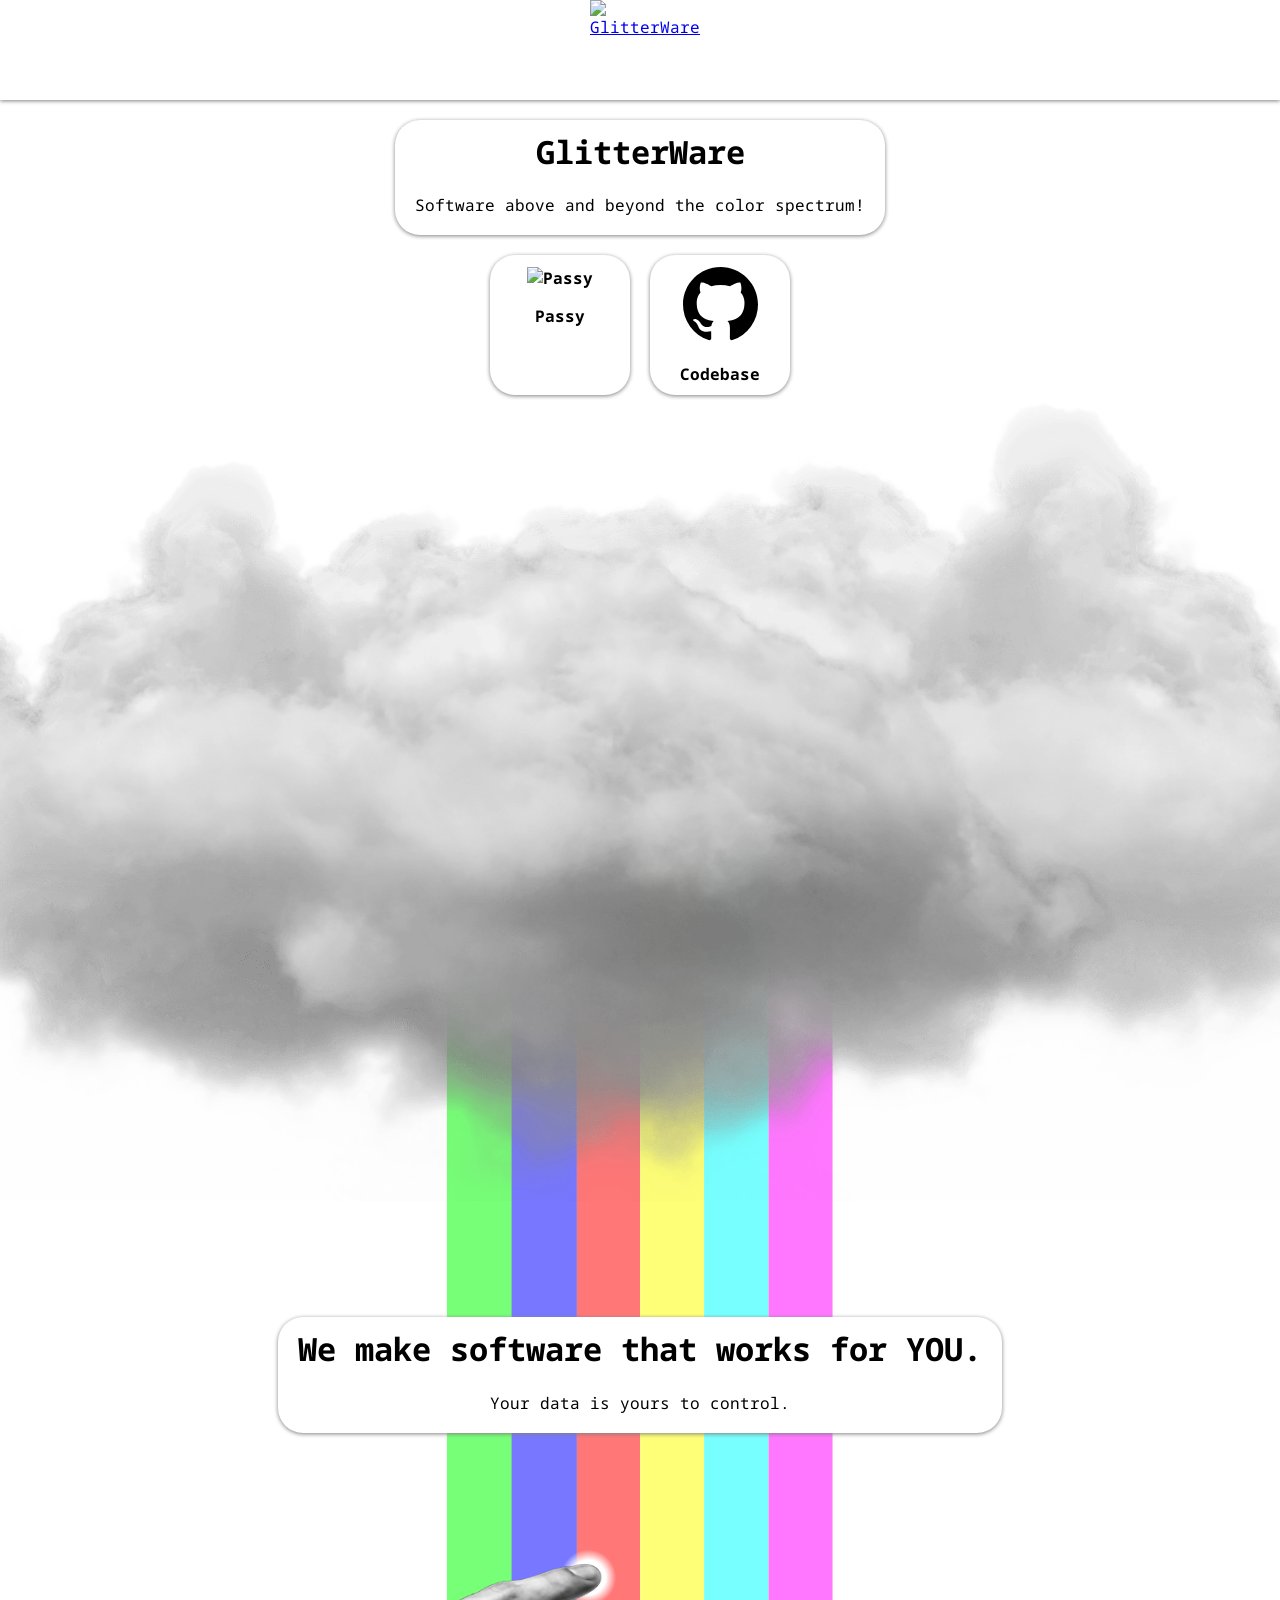
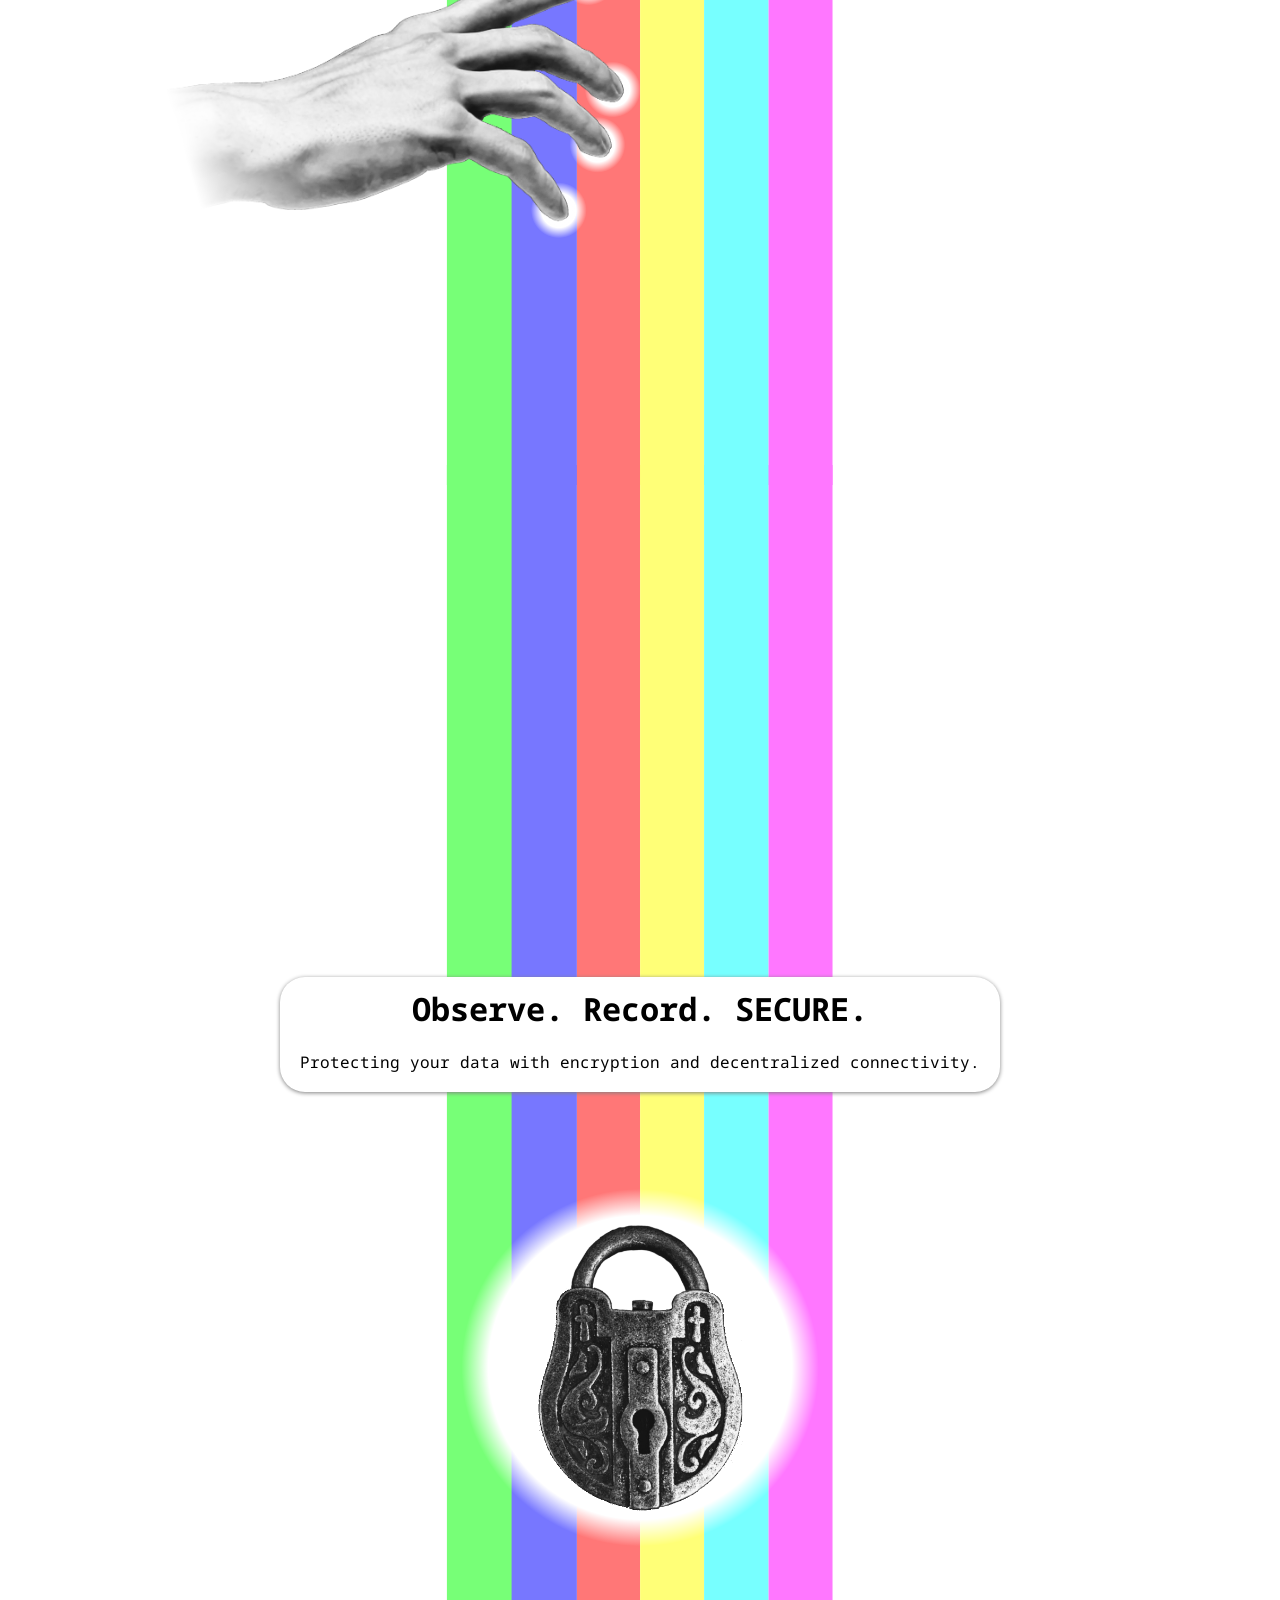
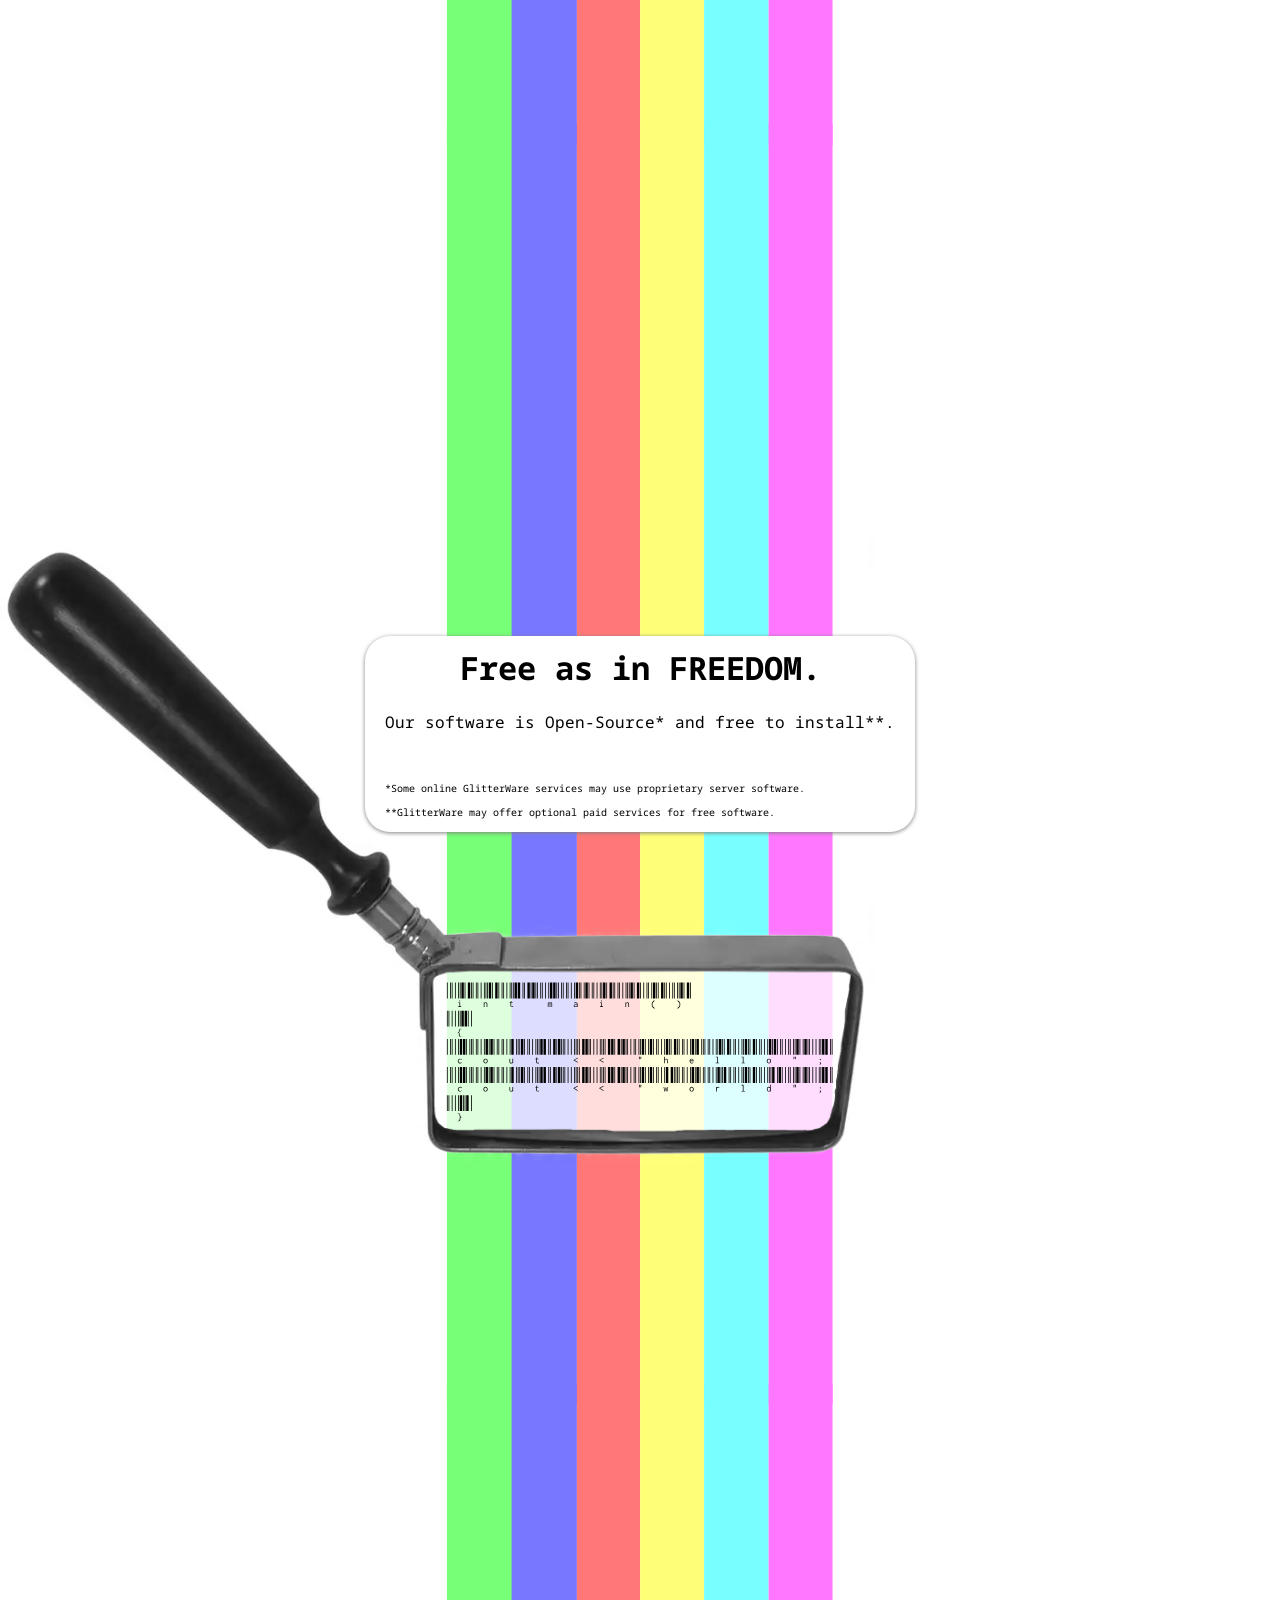
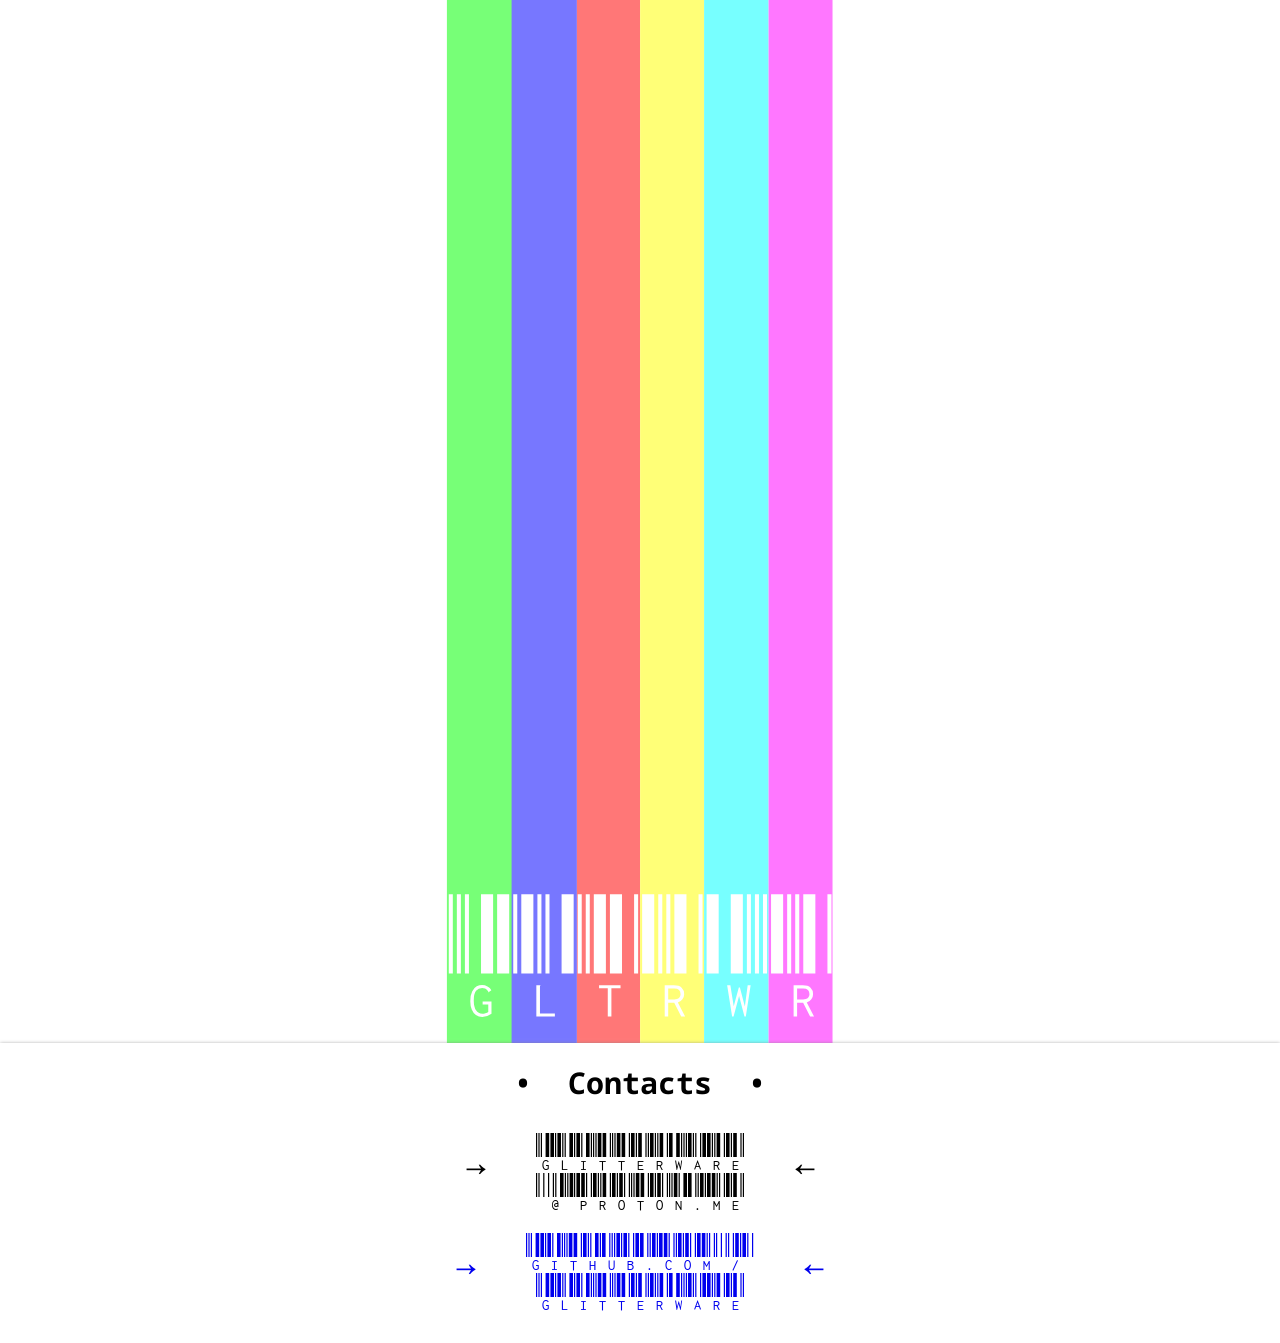
==== index.html @ c6cbb359 "Informational "about" sections implemented" ====
<!DOCTYPE html>
<html lang="en">
  <head>
    <meta charset="UTF-8">
    <title>GlitterWare - Software above and beyond the color spectrum!</title>
    <link rel="icon" href="https://avatars.githubusercontent.com/u/105803723?s=400&u=2cc4550dd1ac474bc73ce33aec23c5df05a45e9f&v=4" type="image/icon type">
    <!-- Embed -->
    <meta property="og:type" content="website">
    <meta property="og:site_name" content="GlitterWare">
    <meta property="og:title" content="GlitterWare">
    <meta property="og:description" content="Software above and beyond the color spectrum!">
    <meta property="og:image" content="https://avatars.githubusercontent.com/u/105803723?s=400&u=2cc4550dd1ac474bc73ce33aec23c5df05a45e9f&v=4">
    <!-- Visual -->
    <meta name="viewport" content="width=device-width, initial-scale=1" />
  </head>
  <link rel="preconnect" href="https://fonts.googleapis.com">
  <link rel="preconnect" href="https://fonts.gstatic.com" crossorigin>
  <link href="https://fonts.googleapis.com/css2?family=Abril+Fatface&family=Libre+Barcode+39+Extended+Text&family=Noto+Sans+Mono:wght@100..900&display=swap" rel="stylesheet">
  <link rel="stylesheet" href="common.css">
  <link rel="stylesheet" href="index.css">
  <script type="text/javascript" src="copy.js"></script>
  <body class="gw-bg-tread-anim">
    <div class="gw-top-navbar gw-default-shadow">
      <div class="header">
        <div class="left">
          <!--<p class="contacts">•&nbsp; Contacts&nbsp; •</p>-->
          <!--<p class="projects">•&nbsp; Projects&nbsp; •</p>-->
        </div>
        <a href="/">
          <img class=gw-logo src="https://avatars.githubusercontent.com/u/105803723?s=400&u=2cc4550dd1ac474bc73ce33aec23c5df05a45e9f&v=4" alt="GlitterWare"></img>
        </a>
        <div class="right">
          <!--<p class="payments">•&nbsp; Payments&nbsp; •</p>-->
          <!--<p class="account">•&nbsp; My account&nbsp; •</p>-->
        </div>
      </div>
    </div>
    <div class="index-body">
      <div class="contents">
        <div class="header gw-default-shadow">
          <h1>GlitterWare</h1>
          <p>Software above and beyond the color spectrum!</p>
        </div>
        <div class="body">
          <div class="apps">
            <div class="spacer"></div>
            <a class="app gw-default-shadow" href="/Passy" target="_blank">
              <img class="image" src="https://github.com/GlitterWare/Passy/blob/gh-pages/icons/Icon-512.png?raw=true" alt="Passy"></img>
              <p>Passy</p>
            </a>
            <a class="app gw-default-shadow" href="https://github.com/GlitterWare" target="_blank">
              <svg class="image" aria-hidden="true" viewBox="0 0 16 16" version="1.1" width="75" data-view-component="true" class="octicon octicon-mark-github v-align-middle color-fg-default">
                <path d="M8 0c4.42 0 8 3.58 8 8a8.013 8.013 0 0 1-5.45 7.59c-.4.08-.55-.17-.55-.38 0-.27.01-1.13.01-2.2 0-.75-.25-1.23-.54-1.48 1.78-.2 3.65-.88 3.65-3.95 0-.88-.31-1.59-.82-2.15.08-.2.36-1.02-.08-2.12 0 0-.67-.22-2.2.82-.64-.18-1.32-.27-2-.27-.68 0-1.36.09-2 .27-1.53-1.03-2.2-.82-2.2-.82-.44 1.1-.16 1.92-.08 2.12-.51.56-.82 1.28-.82 2.15 0 3.06 1.86 3.75 3.64 3.95-.23.2-.44.55-.51 1.07-.46.21-1.61.55-2.33-.66-.15-.24-.6-.83-1.23-.82-.67.01-.27.38.01.53.34.19.73.9.82 1.13.16.45.68 1.31 2.69.94 0 .67.01 1.3.01 1.49 0 .21-.15.45-.55.38A7.995 7.995 0 0 1 0 8c0-4.42 3.58-8 8-8Z"></path>
              </svg>
              <p>Codebase</p>
            </a>
            <div class="spacer"></div>
          </div>
        </div>
      </div>
      <div class="cloud-photo">
        <img class="image" src="./assets/images/cloud-photo.png" alt="Cloud"></img>
      </div>
      <div class="contents about">
        <div class="header gw-default-shadow">
          <h1>We make software that works for <b class="gletter-1">Y</b><b class="gletter-2">O</b><b class="gletter-3">U</b>.</h1>
          <p>Your data is yours to control.</p>
        </div>
      </div>
      <div class="glitterbow">
        <img class="image" src="./assets/images/glitterbow-touch.svg" alt="Glitterbow"></img>
      </div>
      <div class="contents about">
        <div class="header gw-default-shadow">
          <h1>Observe. Record. <b class="gletter-1">S</b><b class="gletter-2">E</b><b class="gletter-3">C</b><b class="gletter-4">U</b><b class="gletter-5">R</b><b class="gletter-6">E</b>.</h1>
          <p>Protecting your data with encryption and decentralized connectivity.</p>
        </div>
      </div>
      <div class="glitterbow">
        <img class="image" src="./assets/images/glitterbow-lock.svg" alt="Glitterbow"></img>
      </div>
      <div class="contents about">
        <div class="header gw-default-shadow">
          <h1>Free as in <b class="gletter-1">F</b><b class="gletter-2">R</b><b class="gletter-3">E</b><b class="gletter-4">E</b><b class="gletter-5">D</b><b class="gletter-6">O</b><b class="gletter-6">M</b>.</h1>
          <p>Our software is Open-Source* and free to install**.</p>
          <br>
          <p class="small-print">*Some online GlitterWare services may use proprietary server software.</p>
          <p class="small-print">**GlitterWare may offer optional paid services for free software.</p>
        </div>
      </div>
      <div class="glitterbow">
        <img class="image" src="./assets/images/glitterbow-magnifying.svg" alt="Glitterbow"></img>
      </div>
      <div class="glitterbow">
        <img class="image" src="./assets/images/glitterbow-gltrwr.svg" alt="Glitterbow"></img>
      </div>
    </div>
    <div class="gw-contacts-bar gw-default-shadow">
      <div class="header">
        <p>•&nbsp; Contacts&nbsp; •</p>
      </div>
      <div class="body">
        <div class="contact">
          <p onclick="copyGwEmail();"><b>→</b>&nbsp;&nbsp;<b class="barcode">glitterware<br>@proton.me</b>&nbsp;&nbsp;<b>←</b></p>
        </div>
        <div class="contact">
          <a href="https://github.com/GlitterWare" target="_blank">
            <p><b>→</b>&nbsp;&nbsp;<b class="barcode">github.com/<br>GlitterWare</b>&nbsp;&nbsp;<b>←</b></p>
          </a>
        </div>
      </div>
    </div>
  </body>
</html>
---- common.css ----
body {
  font-family: "Noto Sans Mono", sans-serif;
  margin: 0;
  overflow-x: hidden;
}

.gw-default-shadow {
  box-shadow: 0px 1px 4px grey;
}

.gw-top-navbar {
  display: flex;
  z-index: 1000;
  width: 100%;
  height: 100px;
  background-color: white;
}

.gw-top-navbar > .header {
  display: flex;
  width: 100%;
  height: 100px;
}

.gw-top-navbar > .header p {
  font-size: 20px;
  display: inline-flex;
  margin: auto;
  vertical-align: middle;
}

.gw-top-navbar > .header > .left {
  display: inline-flex;
  height: 100%;
  width: 33%;
  margin: auto;
}

.gw-top-navbar > .header > a {
  display: inline-flex;
  height: 100%;
  width: 100px;
  margin: auto;
}

.gw-top-navbar > .header > center > .gw-logo {
  height: 100%;
  margin: auto;
}

.gw-top-navbar > .header > .right {
  display: inline-flex;
  height: 100%;
  width: 33%;
  margin: auto;
}

.gw-contacts-bar {
  background-color: white;
  z-index: 1000;
  width: 100%;
  height: 300px;
}

.gw-contacts-bar > .header {
  display: inline-flex;
  height: 80px;
  width: 100%;
}

.gw-contacts-bar > .header p {
  font-size: 30px;
  font-weight: bold;
  display: inline-flex;
  margin: auto;
  vertical-align: middle;
}

.gw-contacts-bar > .body {
  height: 220px;
  width: 100%;
}

.gw-contacts-bar > .body > .contact {
  display: inline-flex;
  width: 100vw;
  height: 100px;
  text-align: center;
}

.gw-contacts-bar > .body > .contact * {
  overflow: hidden;
}

.gw-contacts-bar > .body > .contact a {
  text-decoration: none;
  margin: auto;
}

.gw-contacts-bar > .body > .contact p {
  cursor: pointer;
  font-size: 40px;
  font-weight: bold;
  display: flex;
  margin: auto;
  vertical-align: middle;
}

.barcode {
  font-family: "Libre Barcode 39 Extended Text", sans-serif;
  text-transform: uppercase;
  font-size: 40px;
  font-weight: normal;
  display: inline-flex;
  margin: auto;
  vertical-align: middle;
}

@media screen and (max-width: 800px) {
  .gw-top-navbar > .header > .left > .projects {
    display: none;
  }

  .gw-top-navbar > .header > .right > .payments {
    display: none;
  }
}

@keyframes gw-bg-tread {
  0% {
    background-color: #ccffcc;
  }
  16.7% {
    background-color: #ccccff;
  }
  33.3% {
    background-color: #ffcccc;
  }
  50% {
    background-color: #ffffcc;
  }
  66.7% {
    background-color: #ccffff;
  }
  83.3% {
    background-color: #ffccff;
  }
  100% {
    background-color: #ccffcc;
  }
}

@keyframes gw-tread {
  0% {
    color: #00ff00;
  }
  16.7% {
    color: #0000ff;
  }
  33.3% {
    color: #ff0000;
  }
  50% {
    color: #ffff00;
  }
  66.7% {
    color: #00ffff;
  }
  83.3% {
    color: #ff00ff;
  }
  100% {
    color: #00ff00;
  }
}

.gw-bg-tread-anim {
  animation: gw-bg-tread 32s steps(1000, end) infinite;
}

.gletter-1 {
  animation: gw-tread 32s steps(1000, end) infinite;
  animation-delay: -32.0s;
}


.gletter-2 {
  animation: gw-tread 32s steps(1000, end) infinite;
  animation-delay: -31.6s;
}

.gletter-3 {
  animation: gw-tread 32s steps(1000, end) infinite;
  animation-delay: -31.2s;
}

.gletter-4 {
  animation: gw-tread 32s steps(1000, end) infinite;
  animation-delay: -30.8s;
}

.gletter-5 {
  animation: gw-tread 32s steps(1000, end) infinite;
  animation-delay: -30.4s;
}

.gletter-6 {
  animation: gw-tread 32s steps(1000, end) infinite;
  animation-delay: -30.0s;
}
---- index.css ----
.index-body .contents {
  width: 100%;
}

.index-body > .contents > * {
  display: block;
  width: 100vw;
}

.index-body > .contents > .header {
  background-color: white;
  margin-top: 20px;
  margin-left: auto;
  margin-right: auto;
  padding: 10px 20px 3px 20px;
  width: fit-content;
  border-radius: 25px 25px 25px 25px;
}

.index-body > .contents > .header > * {
  margin-left: auto;
  margin-right: auto;
  text-align: center;
}

.index-body > .contents > .header > h1 {
  margin-top: 0px;
}

.index-body > .contents > .header > .small-print {
  text-align: left;
  font-size: 10px;
}

.index-body > .contents > .body {
  margin-top: 20px;
}

.index-body > .contents > .body > .apps {
  display: inline-flex;
  width: 100%;
  font-weight: bold;
}

.index-body > .contents > .body > .apps > .spacer {
  width: calc(50vw - 160px);
}

.index-body > .contents > .body > .apps > .app {
  background-color: white;
  text-decoration: none;
  color: black;
  text-align: center;
  width: 140px;
  height: 140px;
  border-radius: 25px 25px 25px 25px;
  margin: auto;
}

.index-body > .contents > .body > .apps > .app > .image {
  height: 75px;
  margin-top: 12px;
}

.index-body > .contents > .body > .apps > .app > p {
  font-size: 16px;
}

.index-body > .contents.about {
  width: 100%;
  height: 0;
  margin-top: max(30vh, 40vw);
  margin-bottom: min(-30vh, -40vw);
}

.index-body > .cloud-photo {
  width: 100vw;
  margin-bottom: -31.3vw;
  overflow: hidden;
}

.index-body > .cloud-photo > img {
  position: relative;
  width: 150vw;
  right: 22vw;
}

.index-body > .glitterbow {
  position: relative;
  margin-bottom: -2vw;
  z-index: -1;
  overflow-x: hidden;
}

.index-body > .glitterbow > img {
  min-height: 100vh;
  width: 100%;
  object-fit: cover;
}
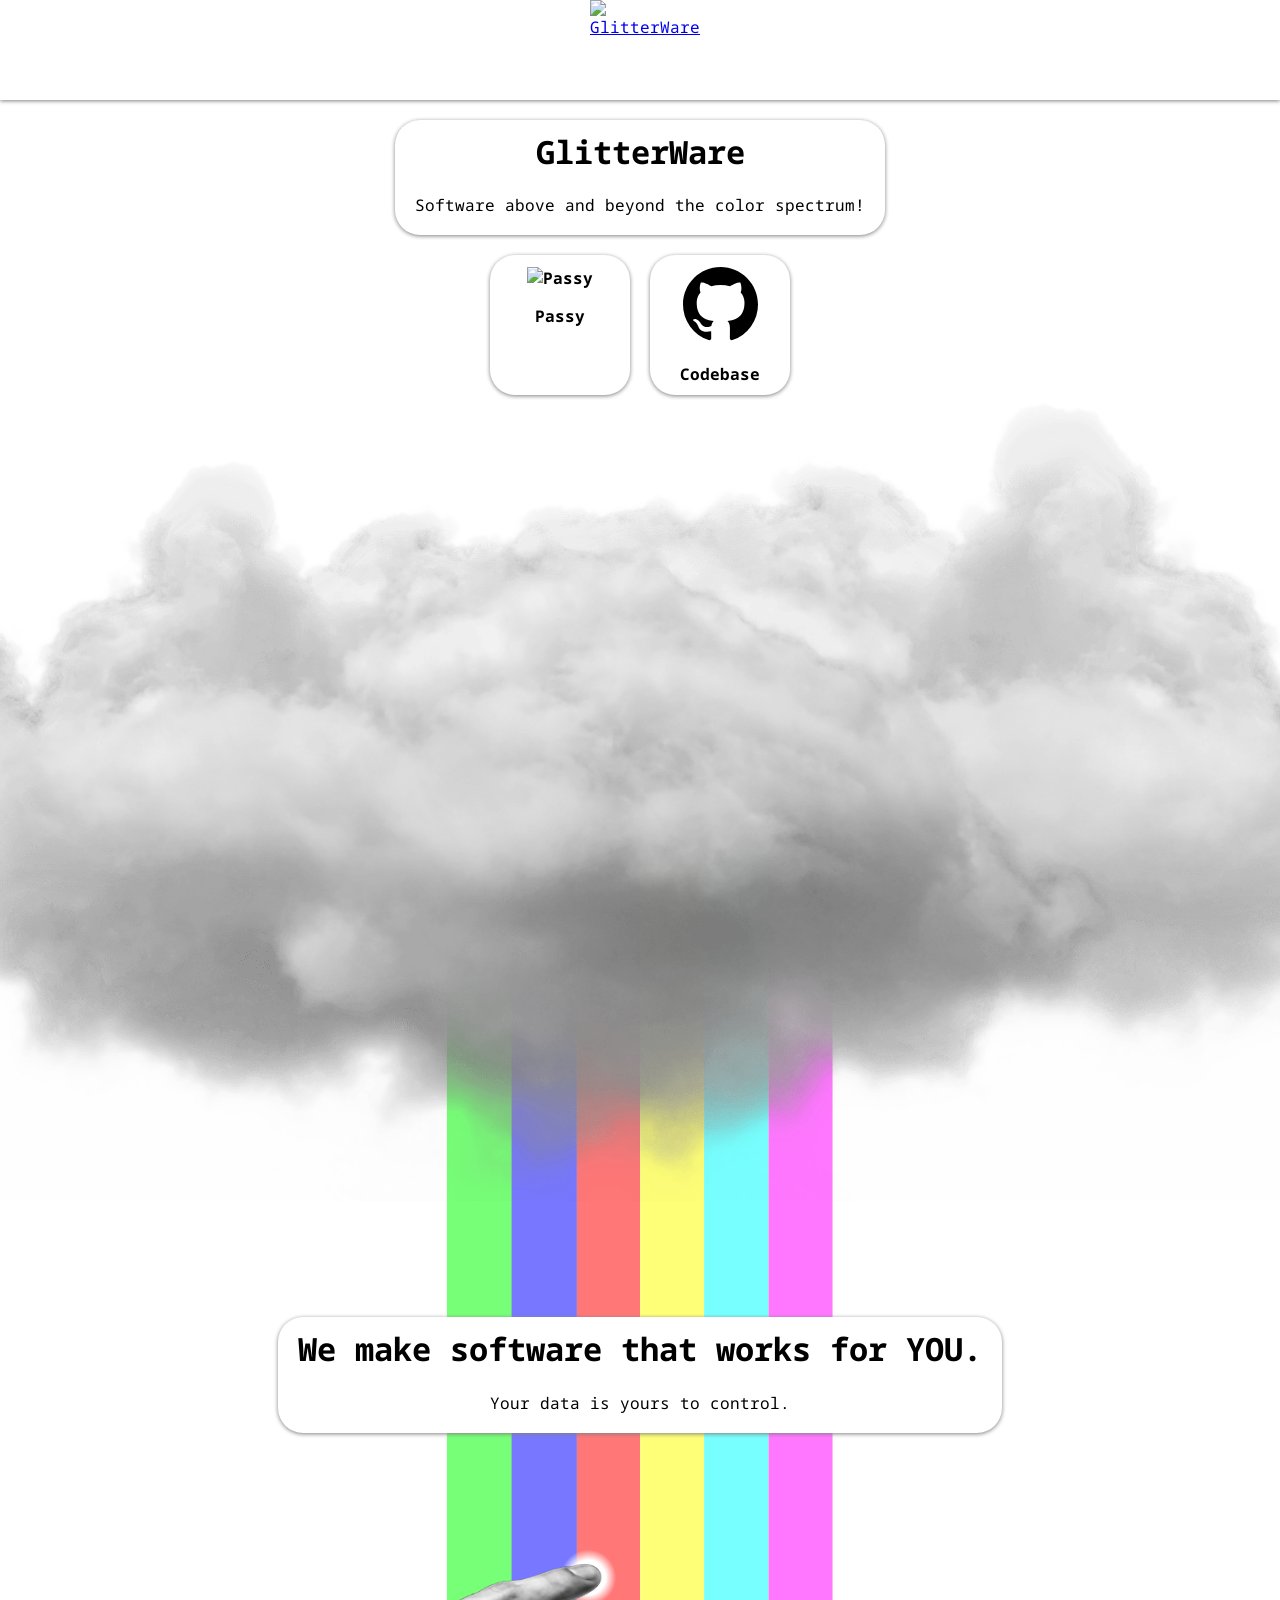
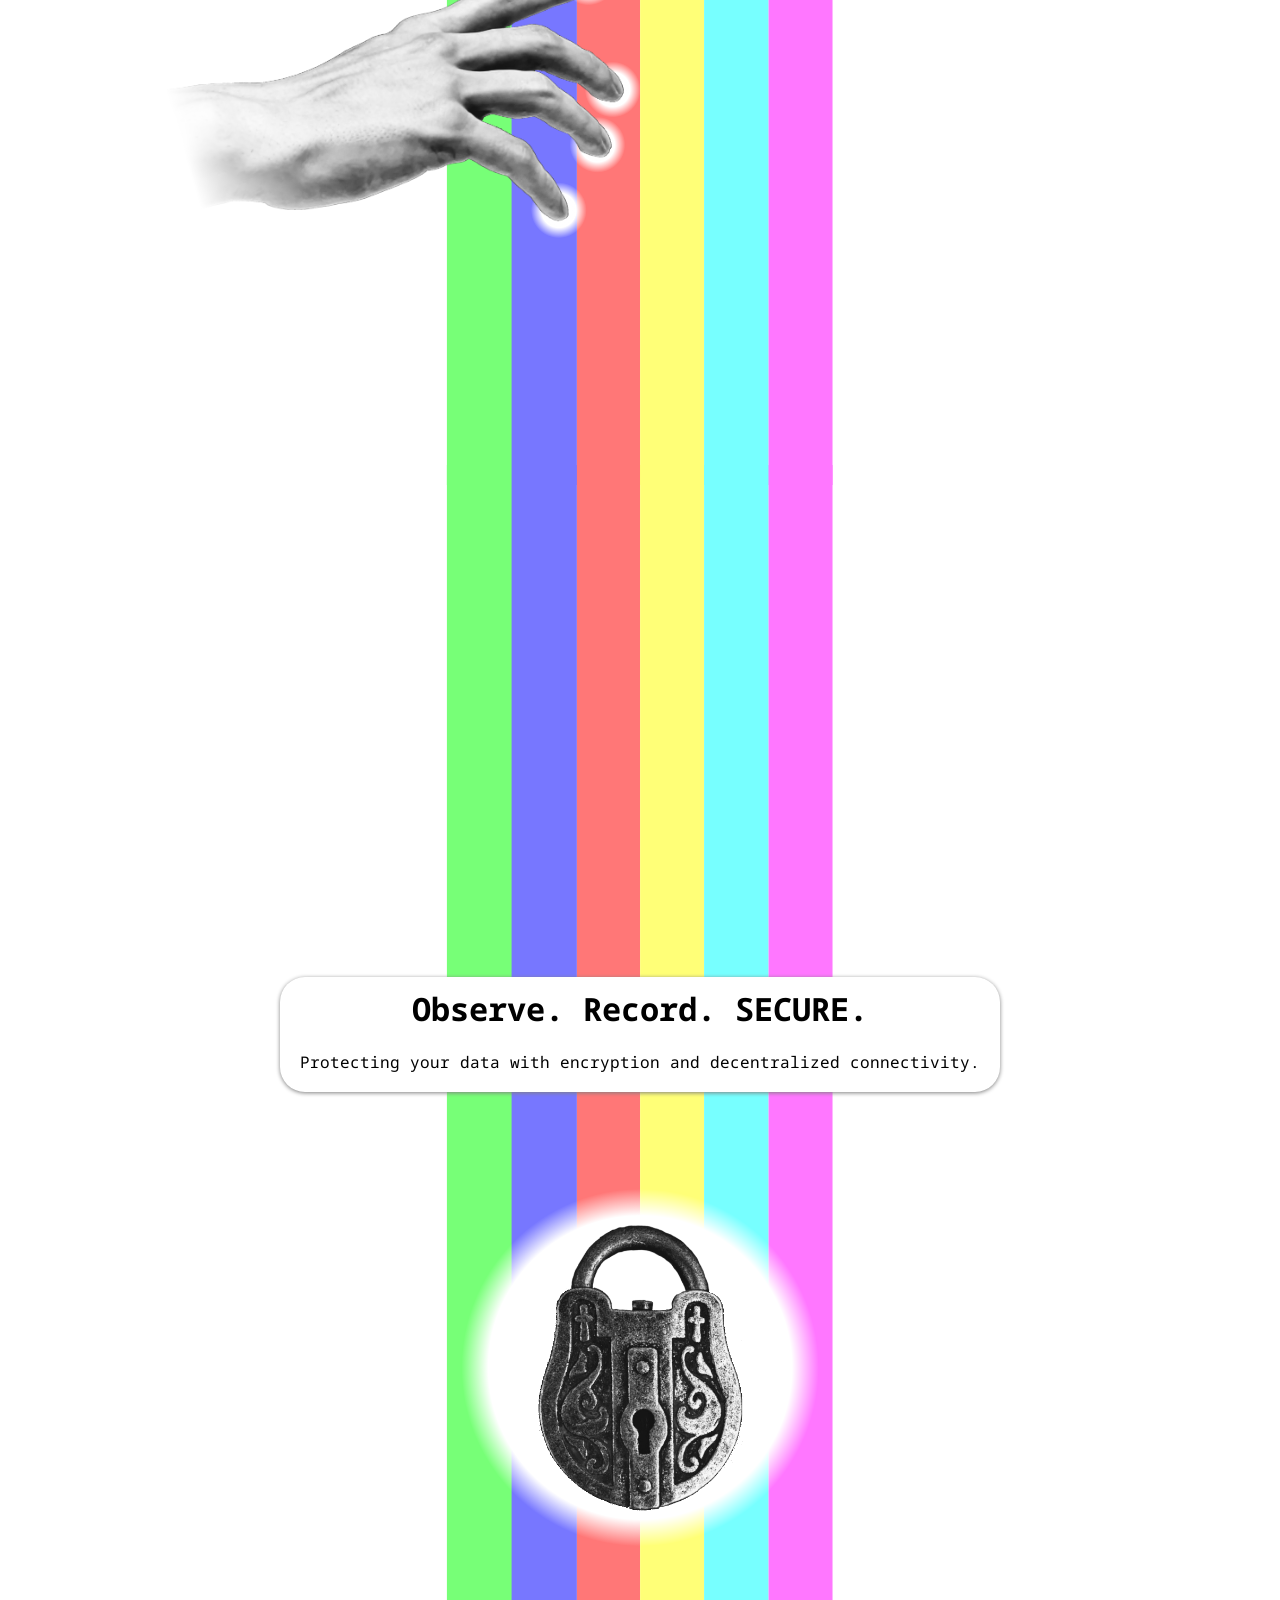
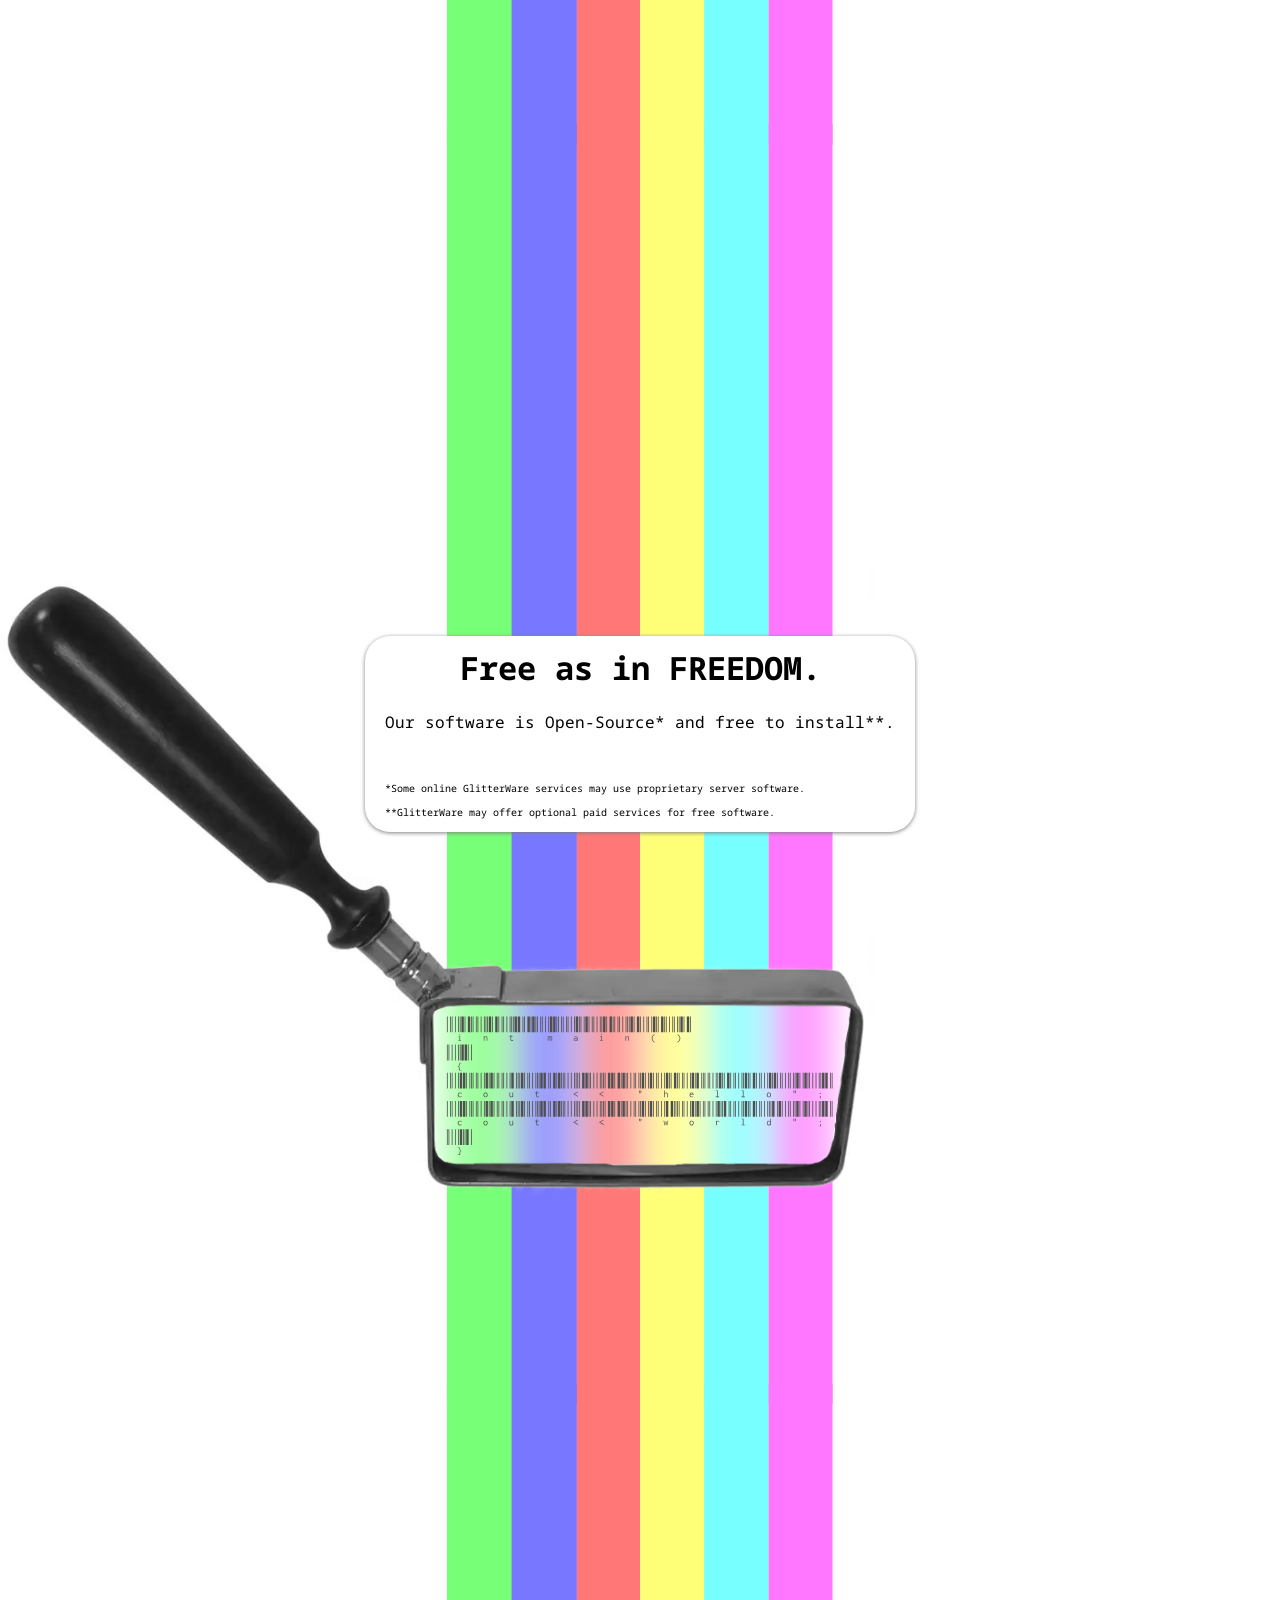
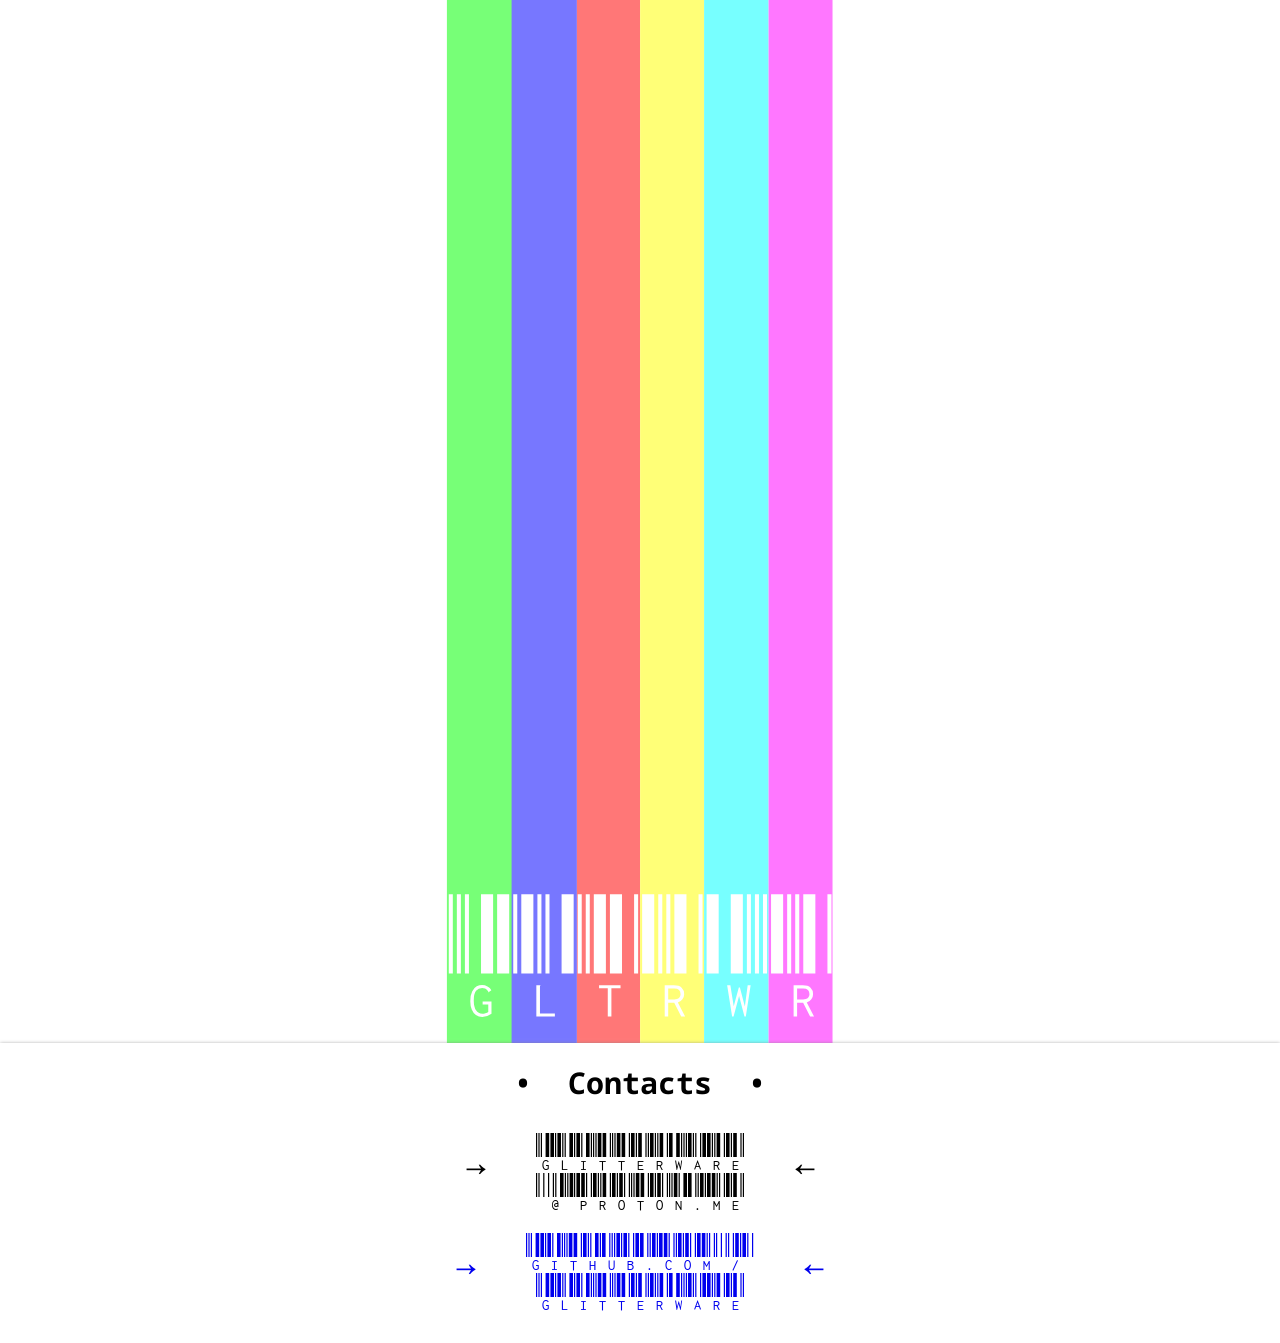
==== commit c220d910: "Logo uploaded" ====
--- a/index.html
+++ b/index.html
@@ -3,7 +3,7 @@
   <head>
     <meta charset="UTF-8">
     <title>GlitterWare - Software above and beyond the color spectrum!</title>
-    <link rel="icon" href="https://avatars.githubusercontent.com/u/105803723?s=400&u=2cc4550dd1ac474bc73ce33aec23c5df05a45e9f&v=4" type="image/icon type">
+    <link rel="icon" href="/assets/images/logo.png" type="image/icon type">
     <!-- Embed -->
     <meta property="og:type" content="website">
     <meta property="og:site_name" content="GlitterWare">
--- a/common.css
+++ b/common.css
@@ -1,7 +1,6 @@
 body {
   font-family: "Noto Sans Mono", sans-serif;
   margin: 0;
-  overflow-x: hidden;
 }
 
 .gw-default-shadow {
--- a/index.css
+++ b/index.css
@@ -1,3 +1,7 @@
+html {
+  overflow-x: hidden;
+}
+
 .index-body .contents {
   width: 100%;
 }
@@ -57,6 +61,10 @@
   margin: auto;
 }
 
+.index-body > .contents > .body > .apps > .app:hover {
+  box-shadow: 0px 1px 10px grey;
+}
+
 .index-body > .contents > .body > .apps > .app > .image {
   height: 75px;
   margin-top: 12px;
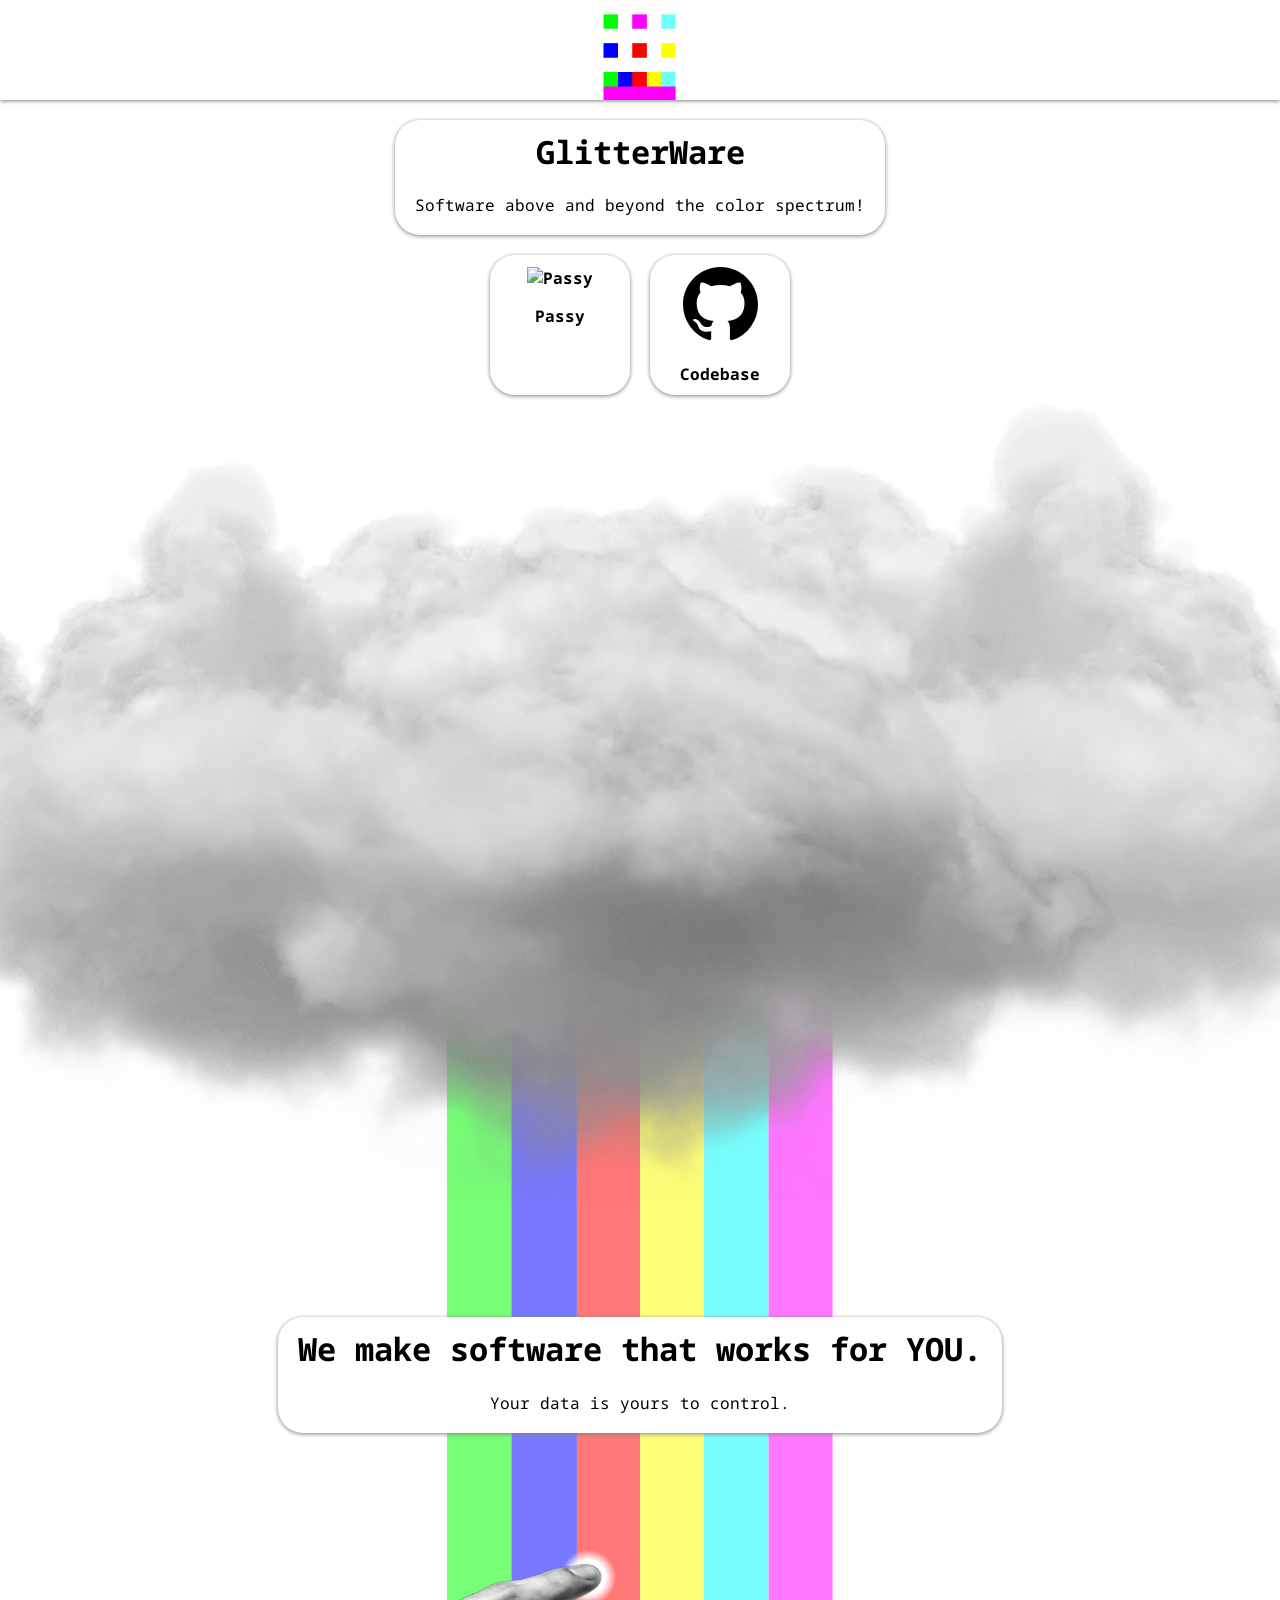
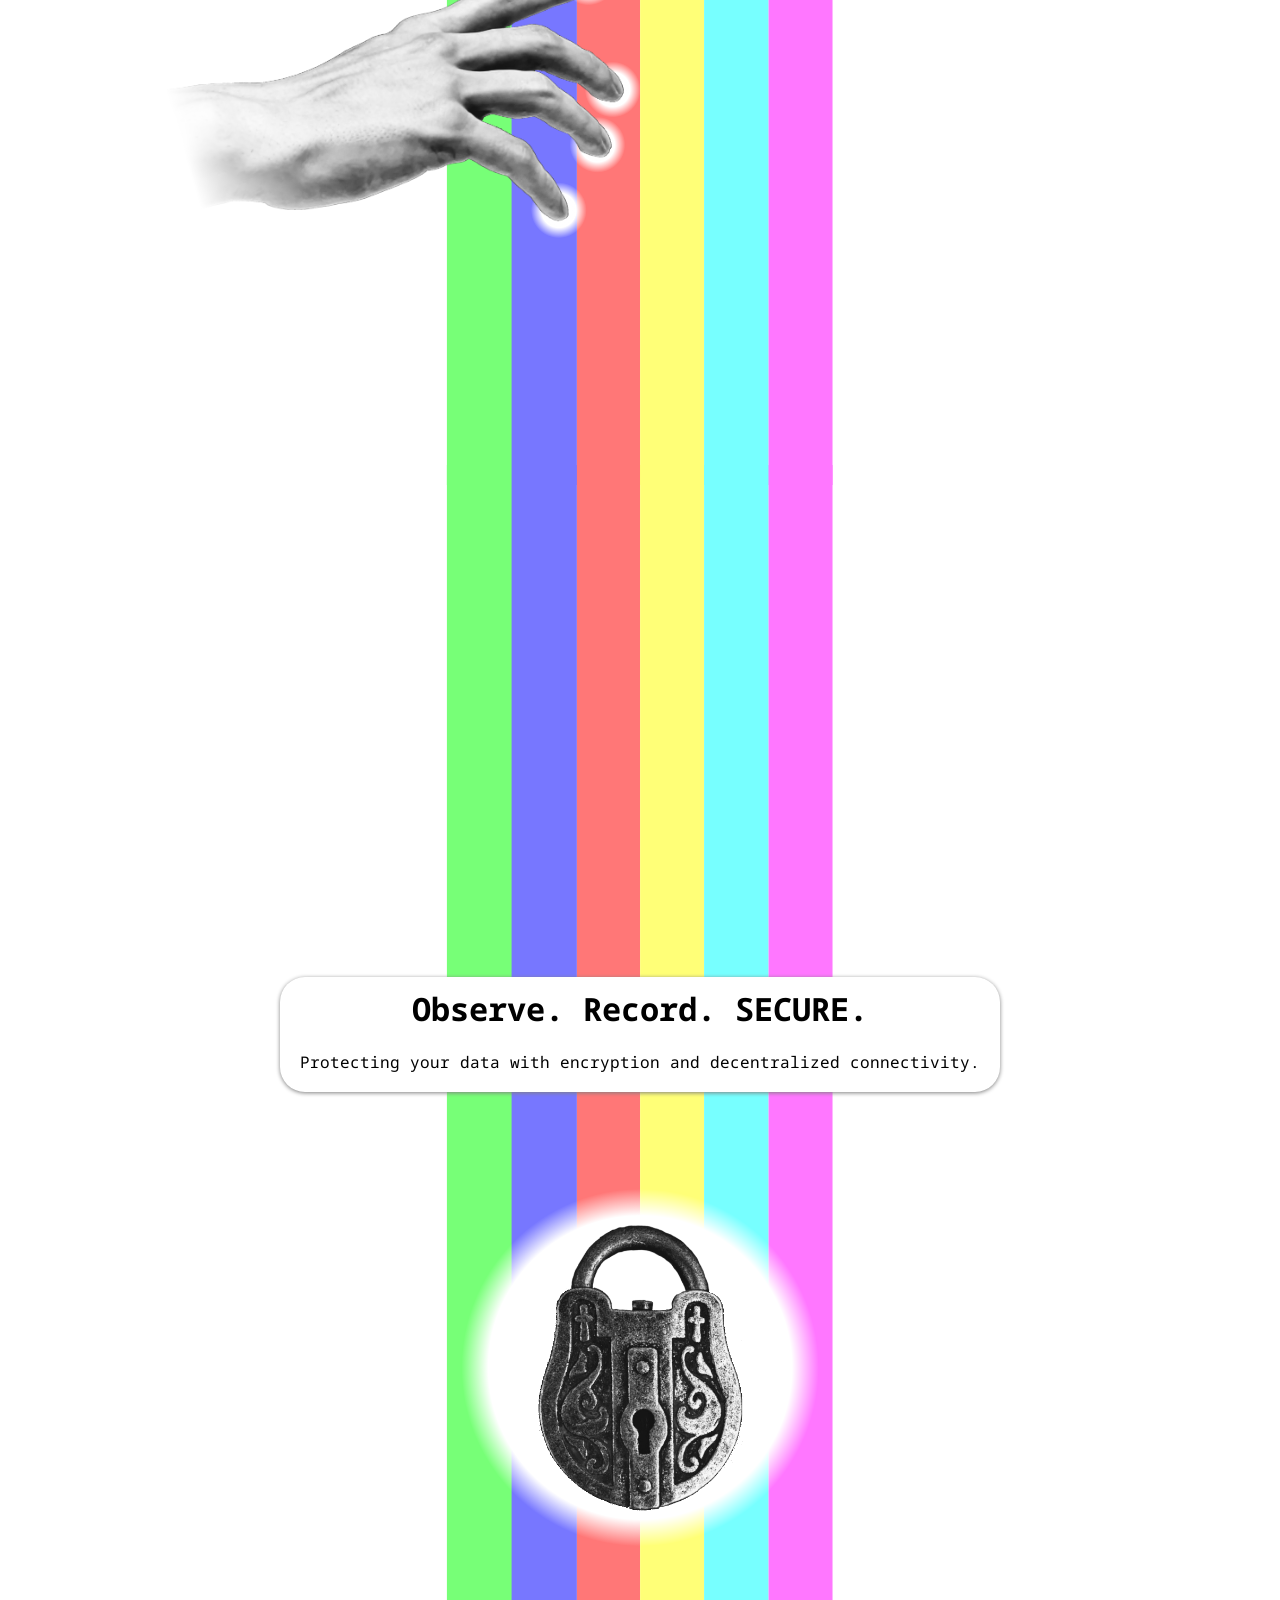
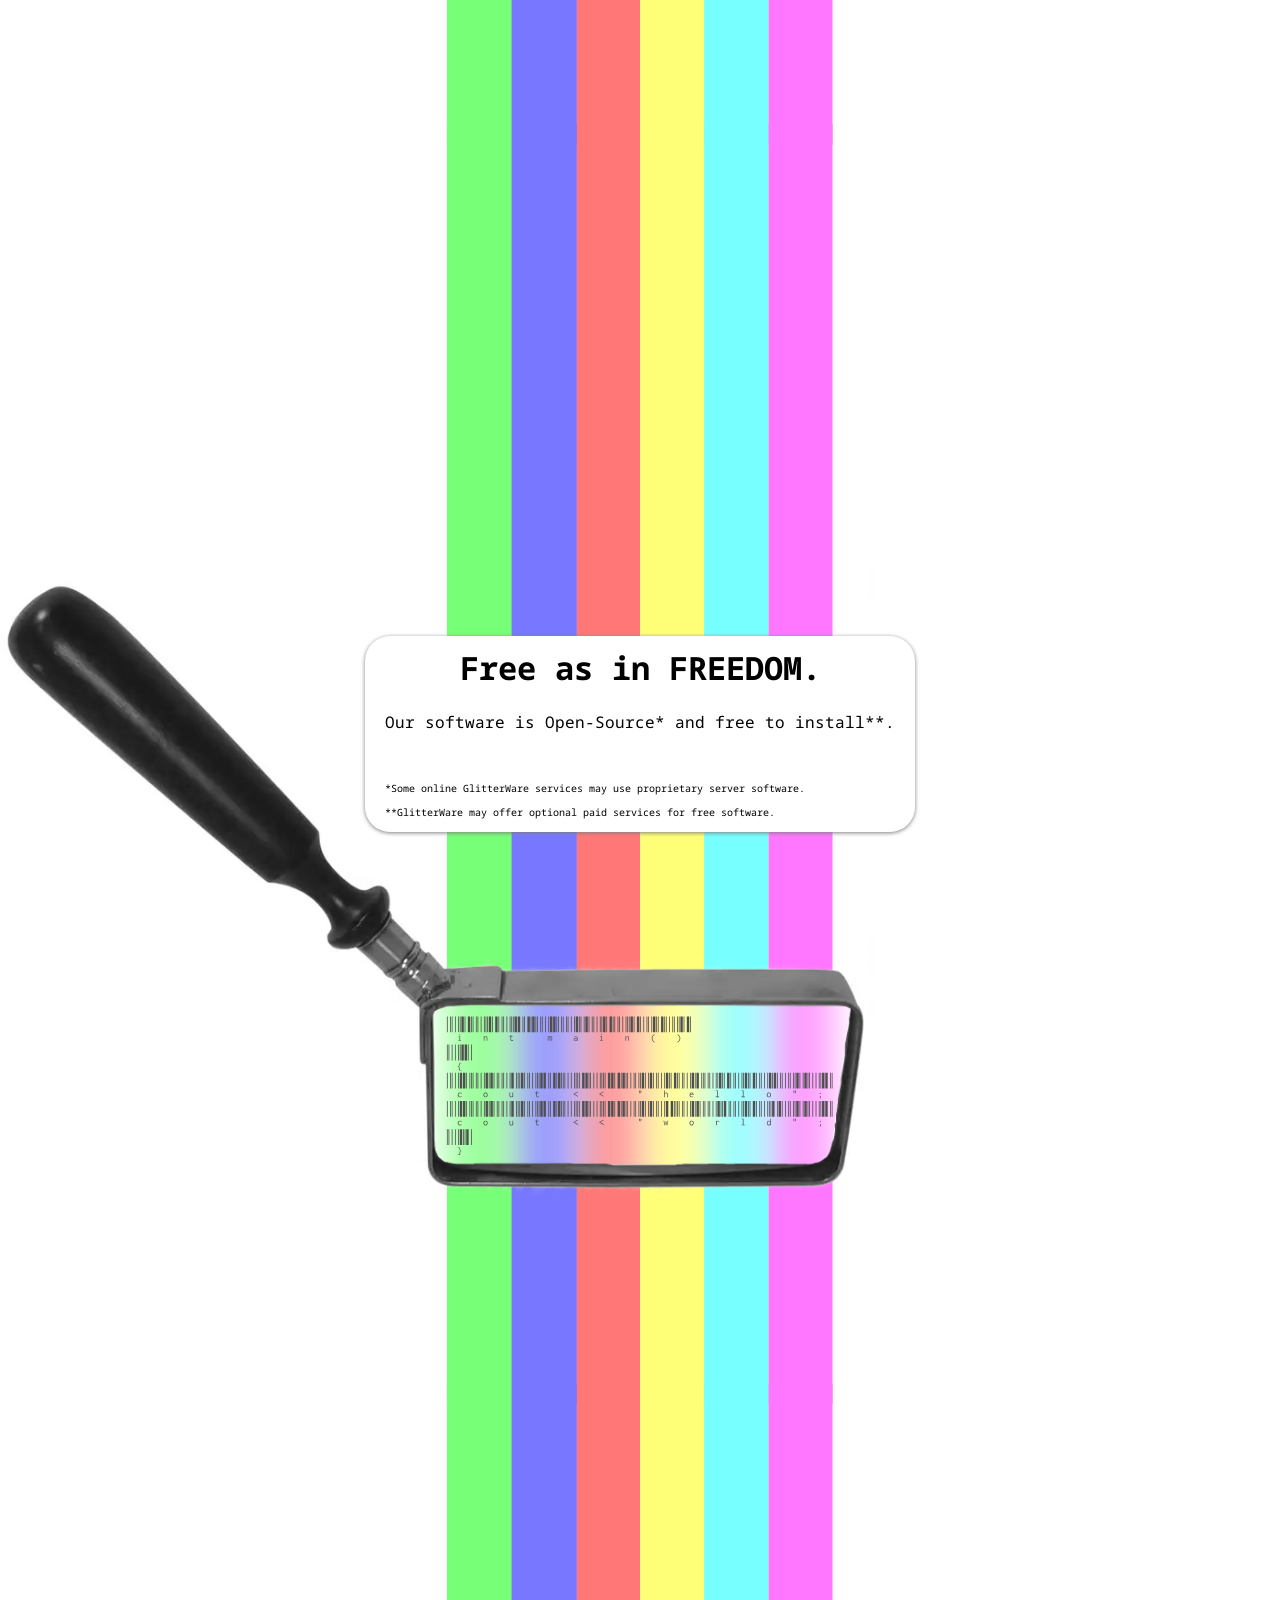
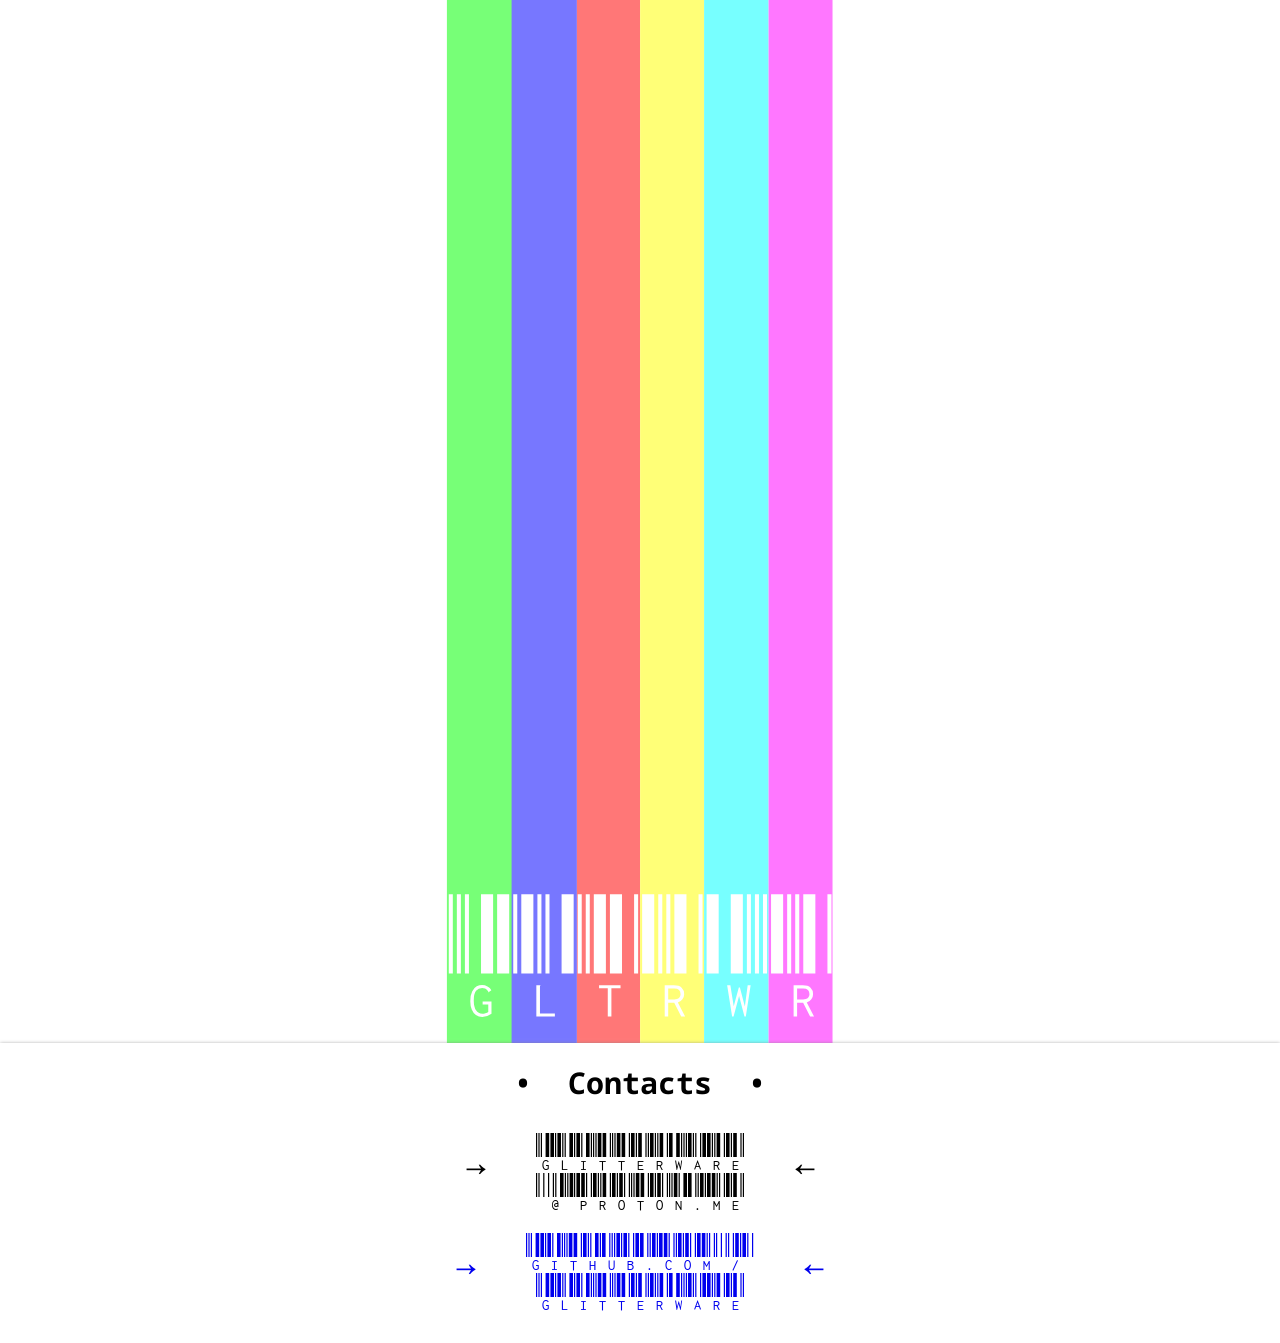
==== commit 3b6c13b1: "Update index.html" ====
--- a/index.html
+++ b/index.html
@@ -27,7 +27,7 @@
           <!--<p class="projects">•&nbsp; Projects&nbsp; •</p>-->
         </div>
         <a href="/">
-          <img class=gw-logo src="https://avatars.githubusercontent.com/u/105803723?s=400&u=2cc4550dd1ac474bc73ce33aec23c5df05a45e9f&v=4" alt="GlitterWare"></img>
+          <img class=gw-logo src="/assets/images/logo.png" alt="GlitterWare"></img>
         </a>
         <div class="right">
           <!--<p class="payments">•&nbsp; Payments&nbsp; •</p>-->
@@ -59,7 +59,7 @@
         </div>
       </div>
       <div class="cloud-photo">
-        <img class="image" src="./assets/images/cloud-photo.png" alt="Cloud"></img>
+        <img class="image" src="/assets/images/cloud-photo.png" alt="Cloud"></img>
       </div>
       <div class="contents about">
         <div class="header gw-default-shadow">
@@ -68,7 +68,7 @@
         </div>
       </div>
       <div class="glitterbow">
-        <img class="image" src="./assets/images/glitterbow-touch.svg" alt="Glitterbow"></img>
+        <img class="image" src="/assets/images/glitterbow-touch.svg" alt="Glitterbow"></img>
       </div>
       <div class="contents about">
         <div class="header gw-default-shadow">
@@ -77,7 +77,7 @@
         </div>
       </div>
       <div class="glitterbow">
-        <img class="image" src="./assets/images/glitterbow-lock.svg" alt="Glitterbow"></img>
+        <img class="image" src="/assets/images/glitterbow-lock.svg" alt="Glitterbow"></img>
       </div>
       <div class="contents about">
         <div class="header gw-default-shadow">
@@ -89,10 +89,10 @@
         </div>
       </div>
       <div class="glitterbow">
-        <img class="image" src="./assets/images/glitterbow-magnifying.svg" alt="Glitterbow"></img>
+        <img class="image" src="/assets/images/glitterbow-magnifying.svg" alt="Glitterbow"></img>
       </div>
       <div class="glitterbow">
-        <img class="image" src="./assets/images/glitterbow-gltrwr.svg" alt="Glitterbow"></img>
+        <img class="image" src="/assets/images/glitterbow-gltrwr.svg" alt="Glitterbow"></img>
       </div>
     </div>
     <div class="gw-contacts-bar gw-default-shadow">
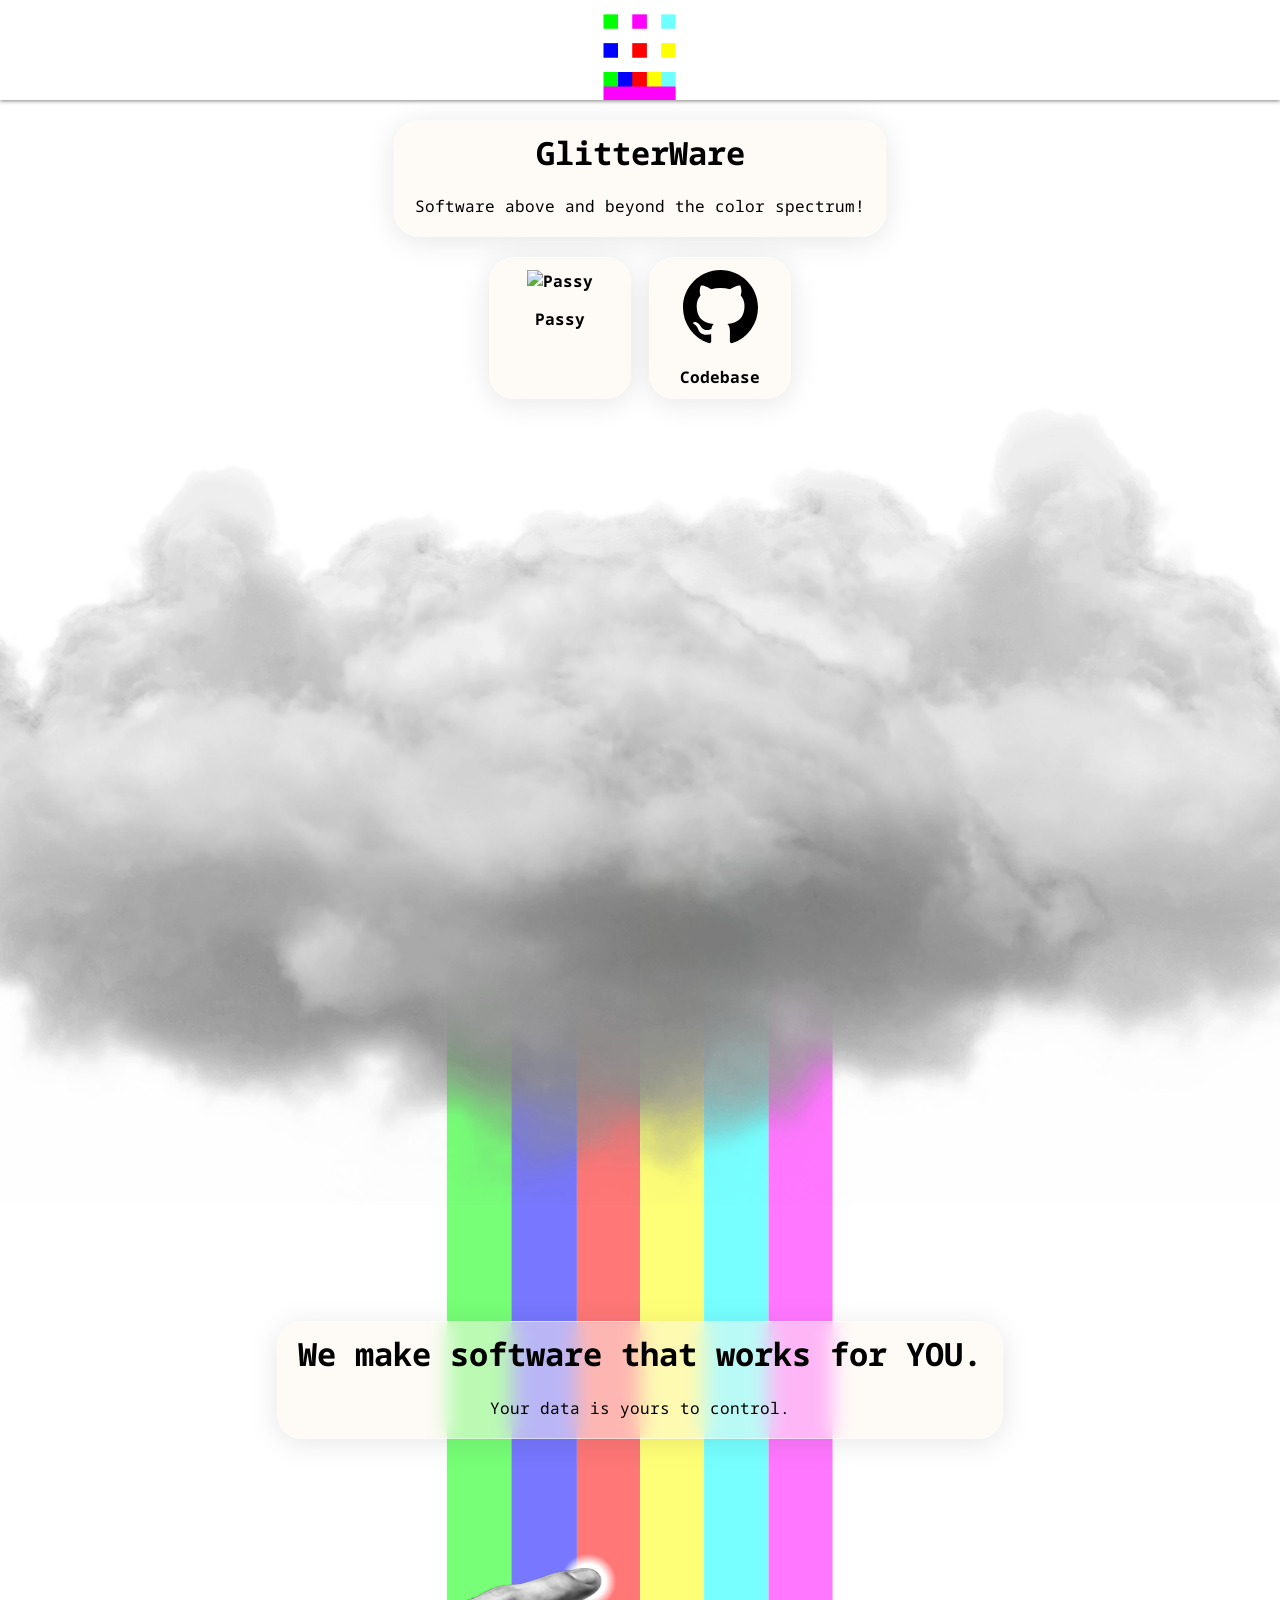
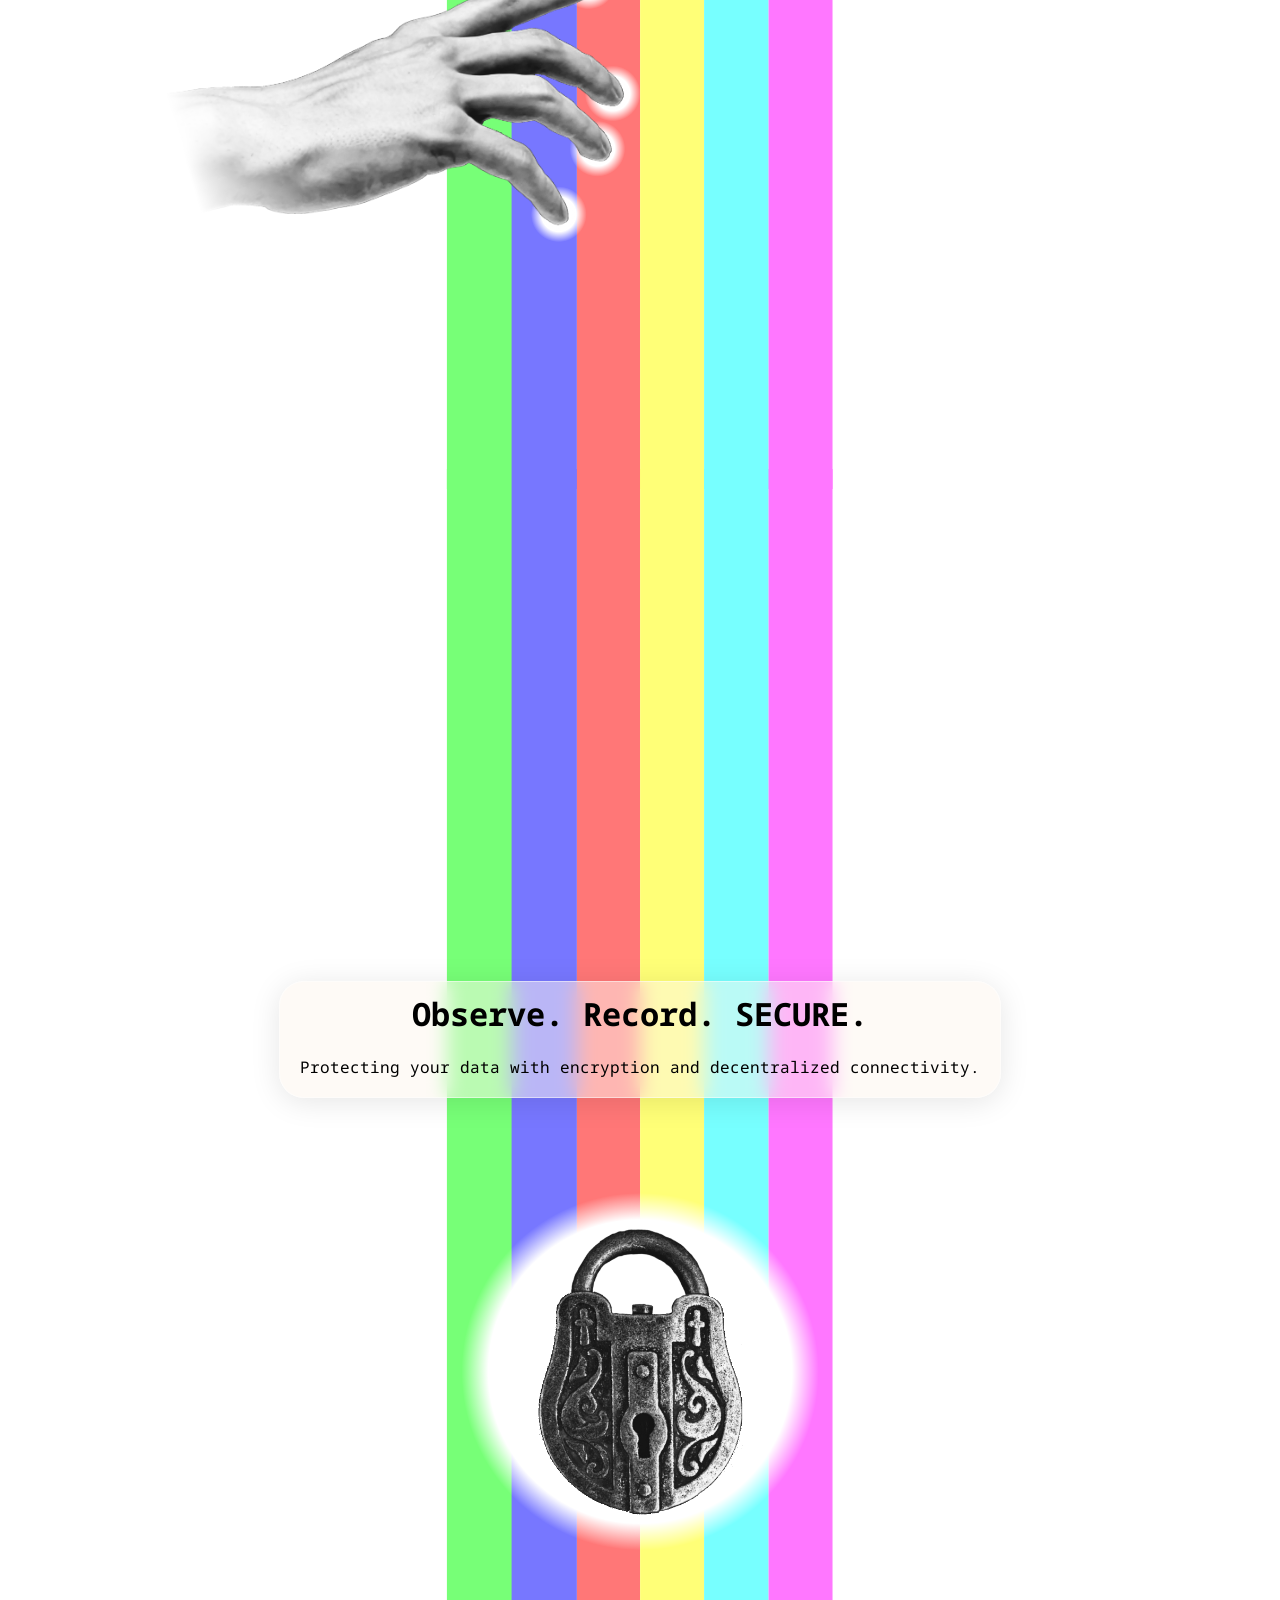
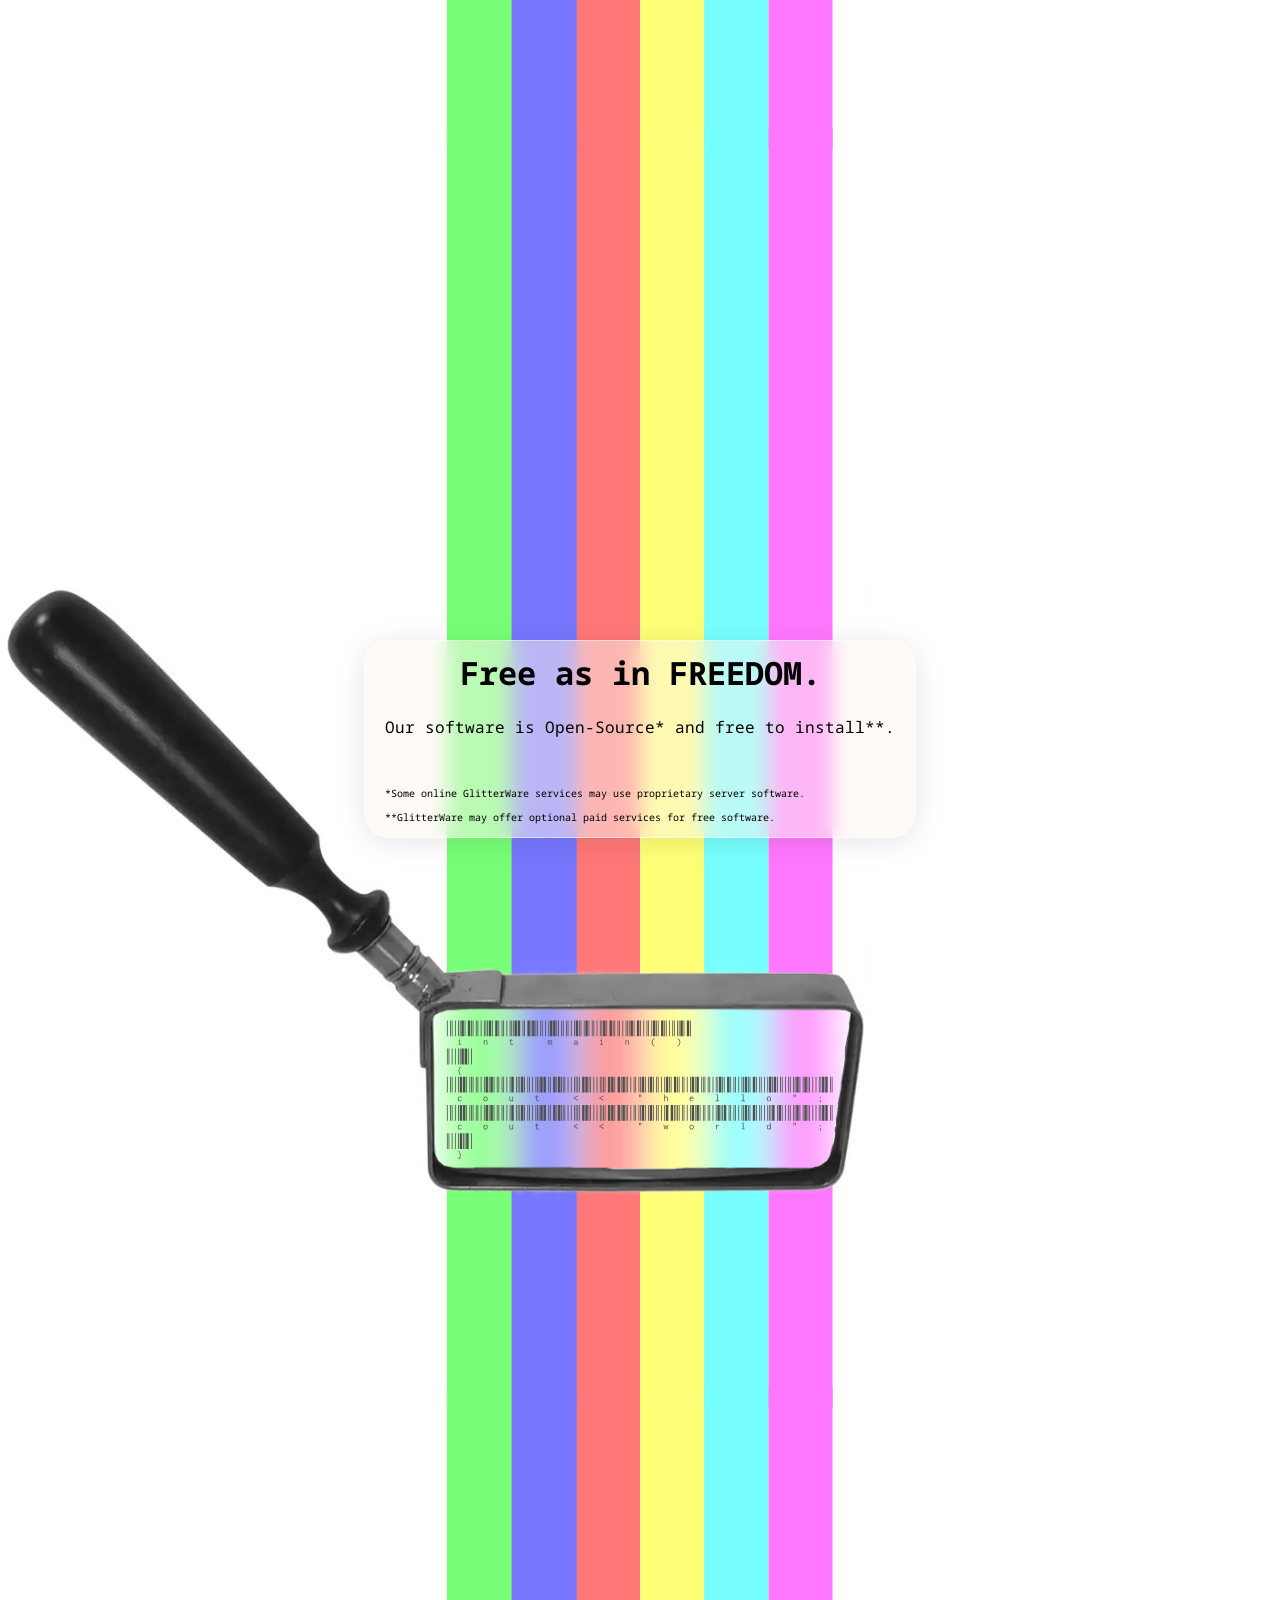
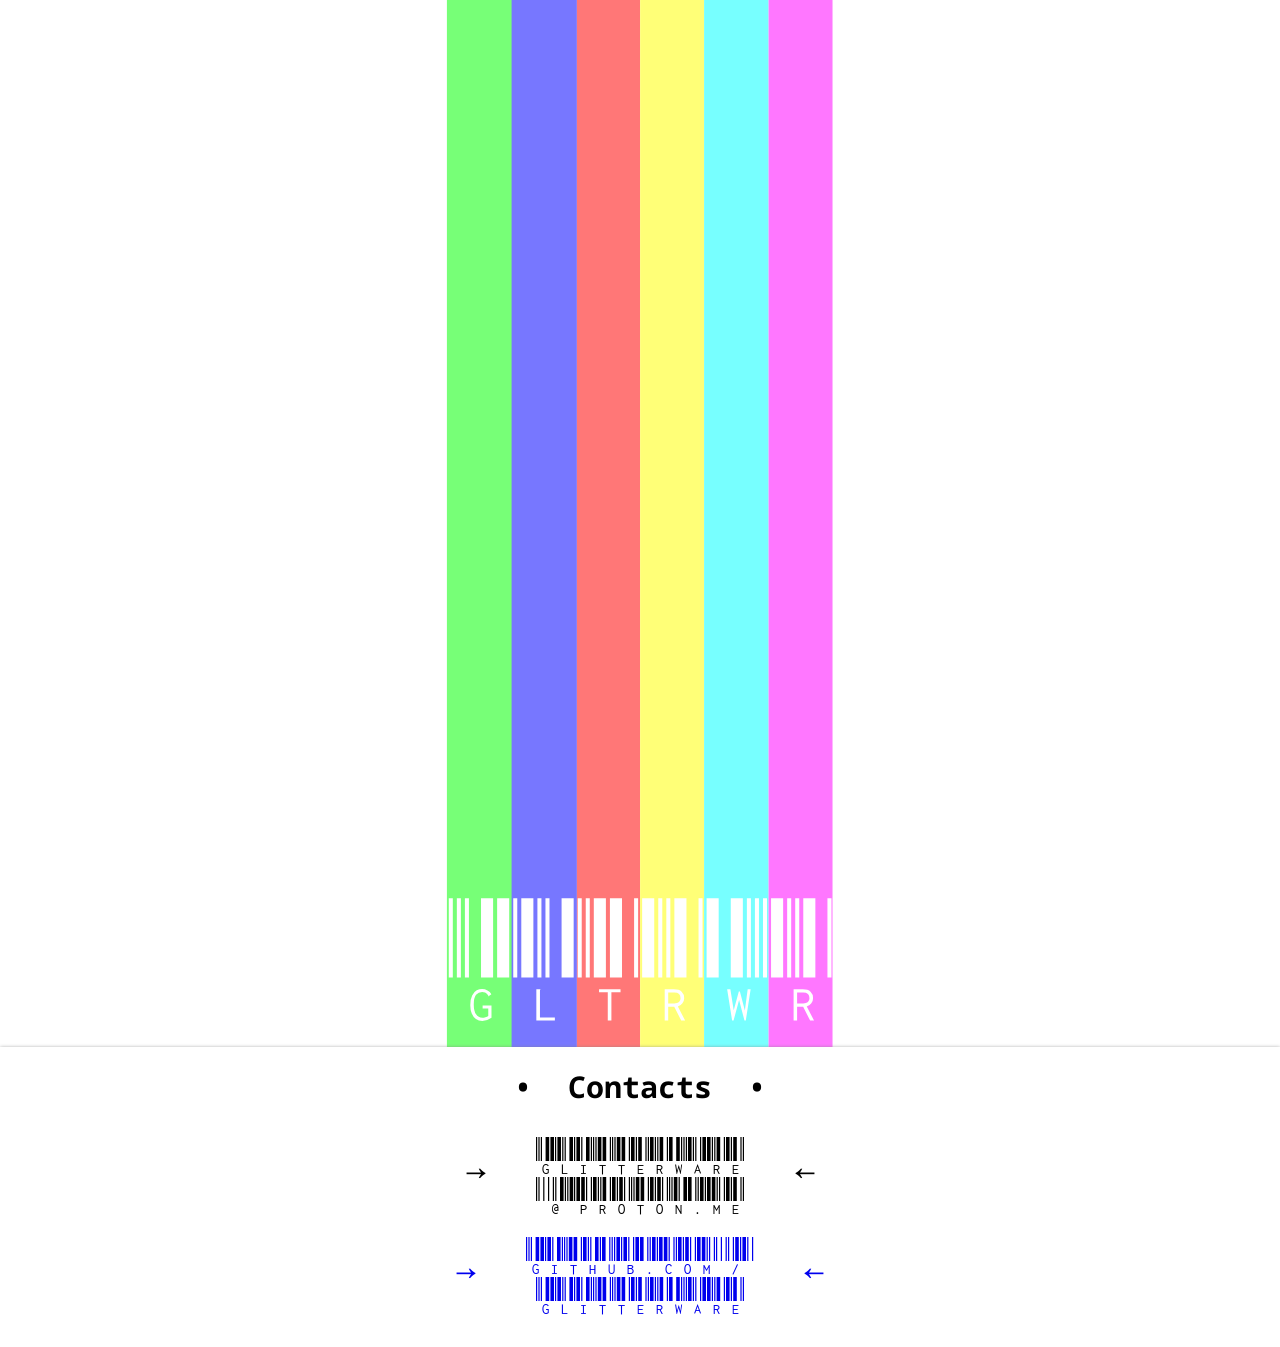
==== commit beee73d7: "Glassmorphism implemented" ====
--- a/index.html
+++ b/index.html
@@ -37,18 +37,18 @@
     </div>
     <div class="index-body">
       <div class="contents">
-        <div class="header gw-default-shadow">
+        <div class="header gw-default-shadow gw-glass-card">
           <h1>GlitterWare</h1>
           <p>Software above and beyond the color spectrum!</p>
         </div>
         <div class="body">
           <div class="apps">
             <div class="spacer"></div>
-            <a class="app gw-default-shadow" href="/Passy" target="_blank">
+            <a class="app gw-default-shadow gw-glass-card" href="/Passy" target="_blank">
               <img class="image" src="https://github.com/GlitterWare/Passy/blob/gh-pages/icons/Icon-512.png?raw=true" alt="Passy"></img>
               <p>Passy</p>
             </a>
-            <a class="app gw-default-shadow" href="https://github.com/GlitterWare" target="_blank">
+            <a class="app gw-default-shadow gw-glass-card" href="https://github.com/GlitterWare" target="_blank">
               <svg class="image" aria-hidden="true" viewBox="0 0 16 16" version="1.1" width="75" data-view-component="true" class="octicon octicon-mark-github v-align-middle color-fg-default">
                 <path d="M8 0c4.42 0 8 3.58 8 8a8.013 8.013 0 0 1-5.45 7.59c-.4.08-.55-.17-.55-.38 0-.27.01-1.13.01-2.2 0-.75-.25-1.23-.54-1.48 1.78-.2 3.65-.88 3.65-3.95 0-.88-.31-1.59-.82-2.15.08-.2.36-1.02-.08-2.12 0 0-.67-.22-2.2.82-.64-.18-1.32-.27-2-.27-.68 0-1.36.09-2 .27-1.53-1.03-2.2-.82-2.2-.82-.44 1.1-.16 1.92-.08 2.12-.51.56-.82 1.28-.82 2.15 0 3.06 1.86 3.75 3.64 3.95-.23.2-.44.55-.51 1.07-.46.21-1.61.55-2.33-.66-.15-.24-.6-.83-1.23-.82-.67.01-.27.38.01.53.34.19.73.9.82 1.13.16.45.68 1.31 2.69.94 0 .67.01 1.3.01 1.49 0 .21-.15.45-.55.38A7.995 7.995 0 0 1 0 8c0-4.42 3.58-8 8-8Z"></path>
               </svg>
@@ -62,7 +62,7 @@
         <img class="image" src="/assets/images/cloud-photo.png" alt="Cloud"></img>
       </div>
       <div class="contents about">
-        <div class="header gw-default-shadow">
+        <div class="header gw-default-shadow gw-glass-card">
           <h1>We make software that works for <b class="gletter-1">Y</b><b class="gletter-2">O</b><b class="gletter-3">U</b>.</h1>
           <p>Your data is yours to control.</p>
         </div>
@@ -71,7 +71,7 @@
         <img class="image" src="/assets/images/glitterbow-touch.svg" alt="Glitterbow"></img>
       </div>
       <div class="contents about">
-        <div class="header gw-default-shadow">
+        <div class="header gw-default-shadow gw-glass-card">
           <h1>Observe. Record. <b class="gletter-1">S</b><b class="gletter-2">E</b><b class="gletter-3">C</b><b class="gletter-4">U</b><b class="gletter-5">R</b><b class="gletter-6">E</b>.</h1>
           <p>Protecting your data with encryption and decentralized connectivity.</p>
         </div>
@@ -80,7 +80,7 @@
         <img class="image" src="/assets/images/glitterbow-lock.svg" alt="Glitterbow"></img>
       </div>
       <div class="contents about">
-        <div class="header gw-default-shadow">
+        <div class="header gw-default-shadow gw-glass-card">
           <h1>Free as in <b class="gletter-1">F</b><b class="gletter-2">R</b><b class="gletter-3">E</b><b class="gletter-4">E</b><b class="gletter-5">D</b><b class="gletter-6">O</b><b class="gletter-6">M</b>.</h1>
           <p>Our software is Open-Source* and free to install**.</p>
           <br>
--- a/common.css
+++ b/common.css
@@ -5,6 +5,14 @@
 
 .gw-default-shadow {
   box-shadow: 0px 1px 4px grey;
+}
+
+.gw-glass-card {
+  background: rgba(254,245,238,0.5) !important;
+  border: 1px solid rgba(255, 255, 255, 0.5) !important;
+  box-shadow: 0 4px 30px rgba(0, 0, 0, 0.1) !important;
+  backdrop-filter: blur(10px);
+  -webkit-backdrop-filter: blur(10px);
 }
 
 .gw-top-navbar {
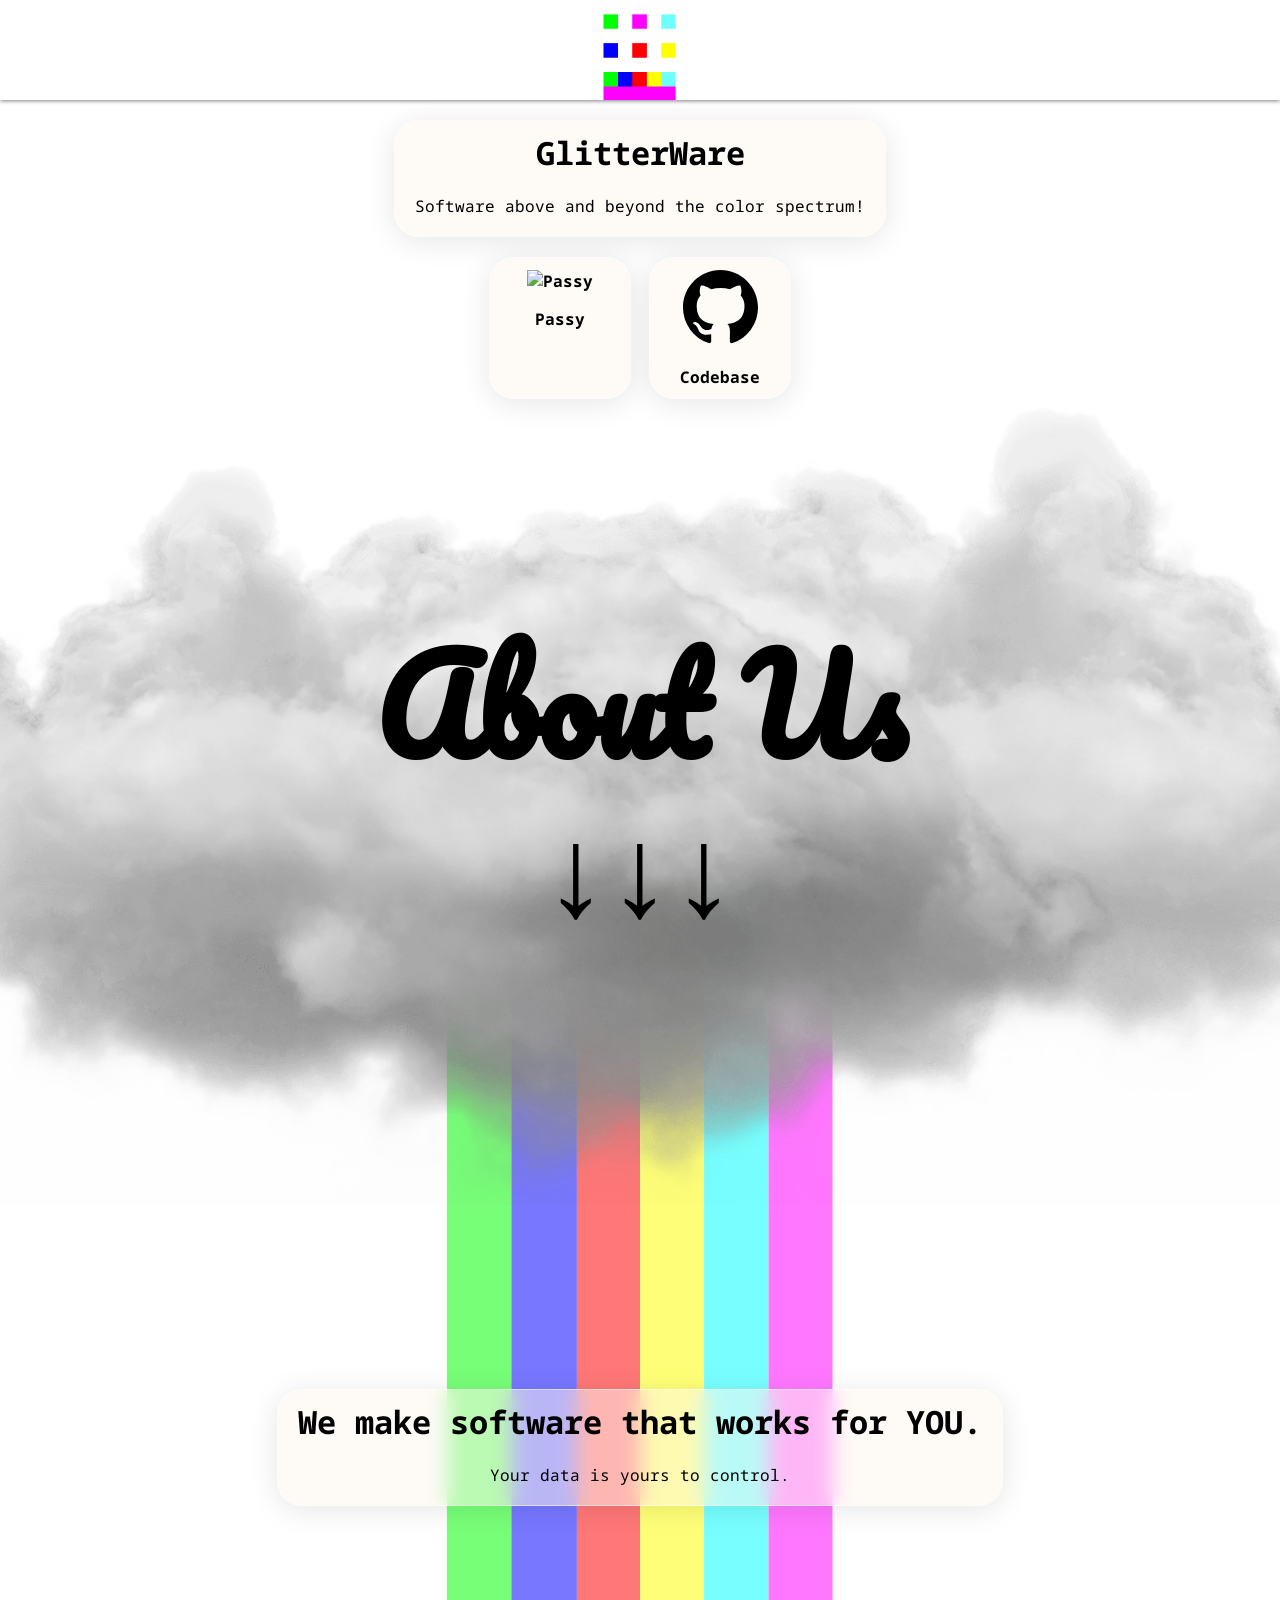
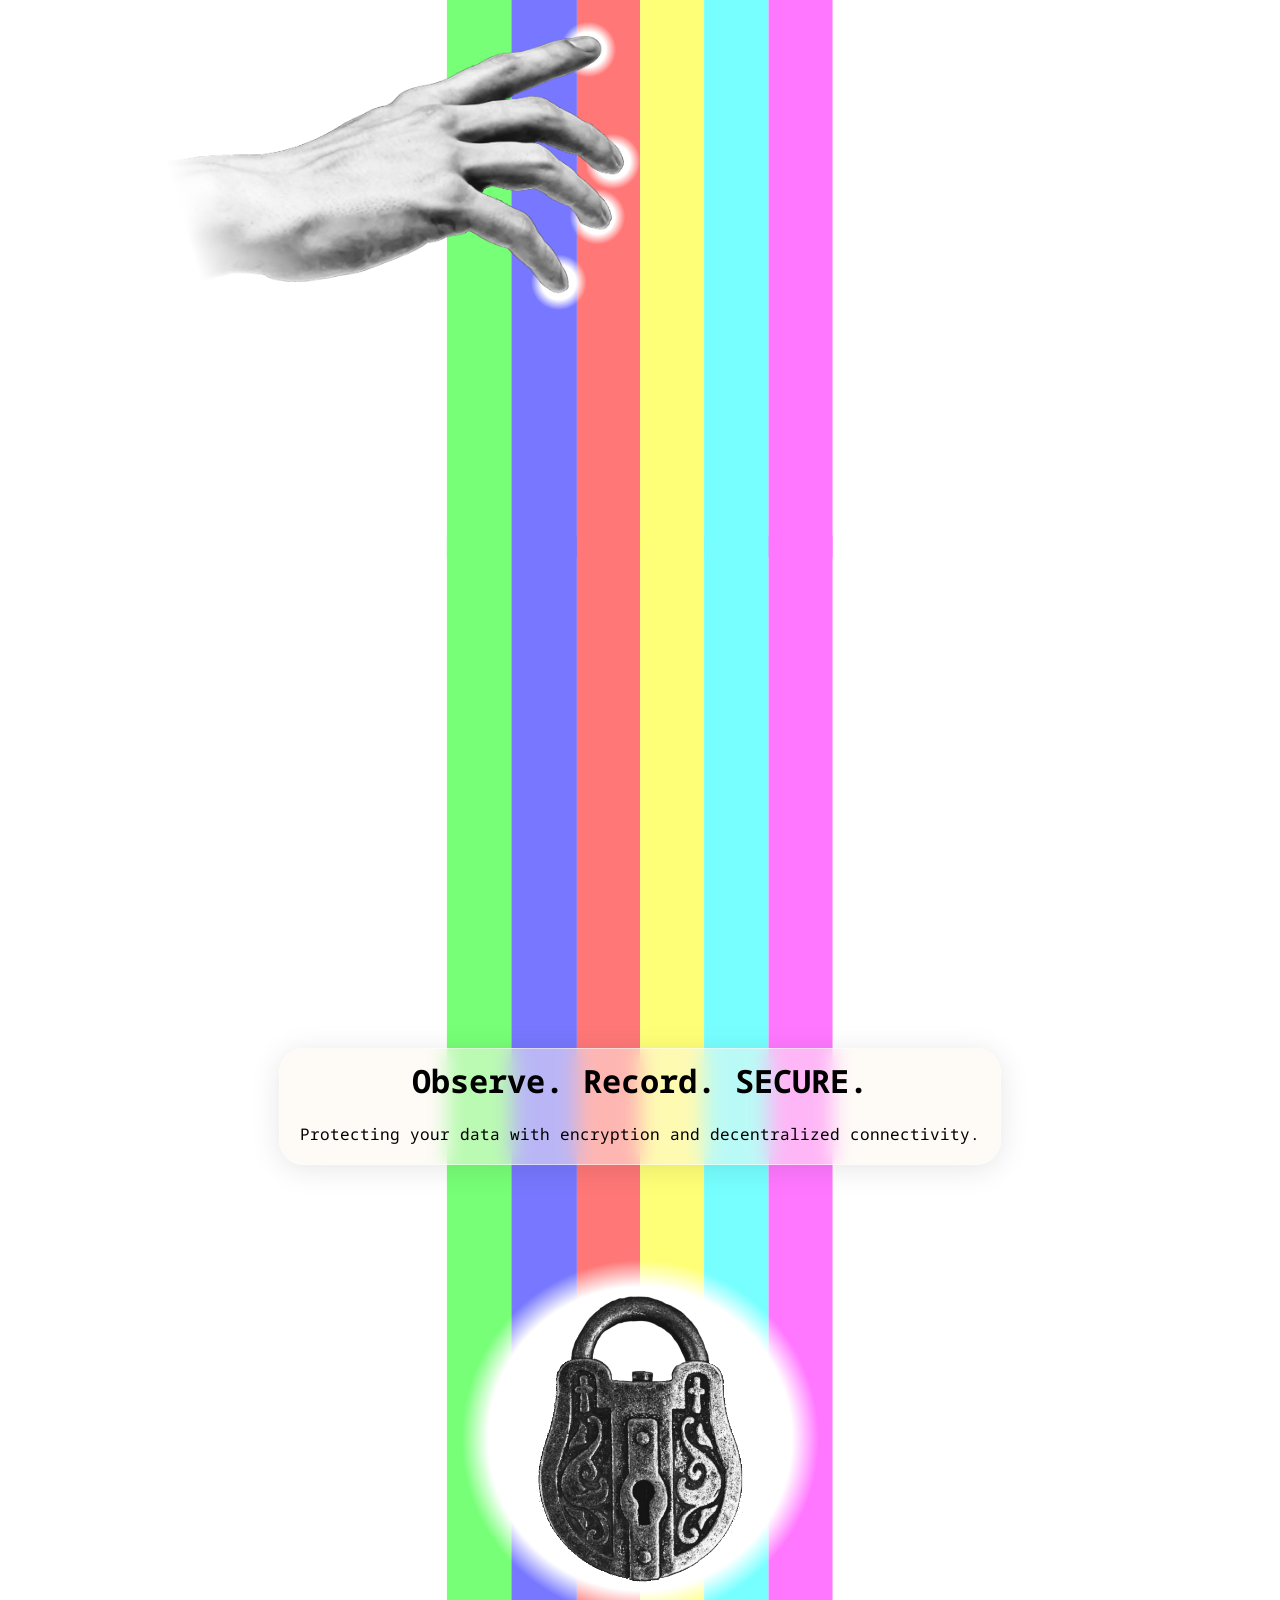
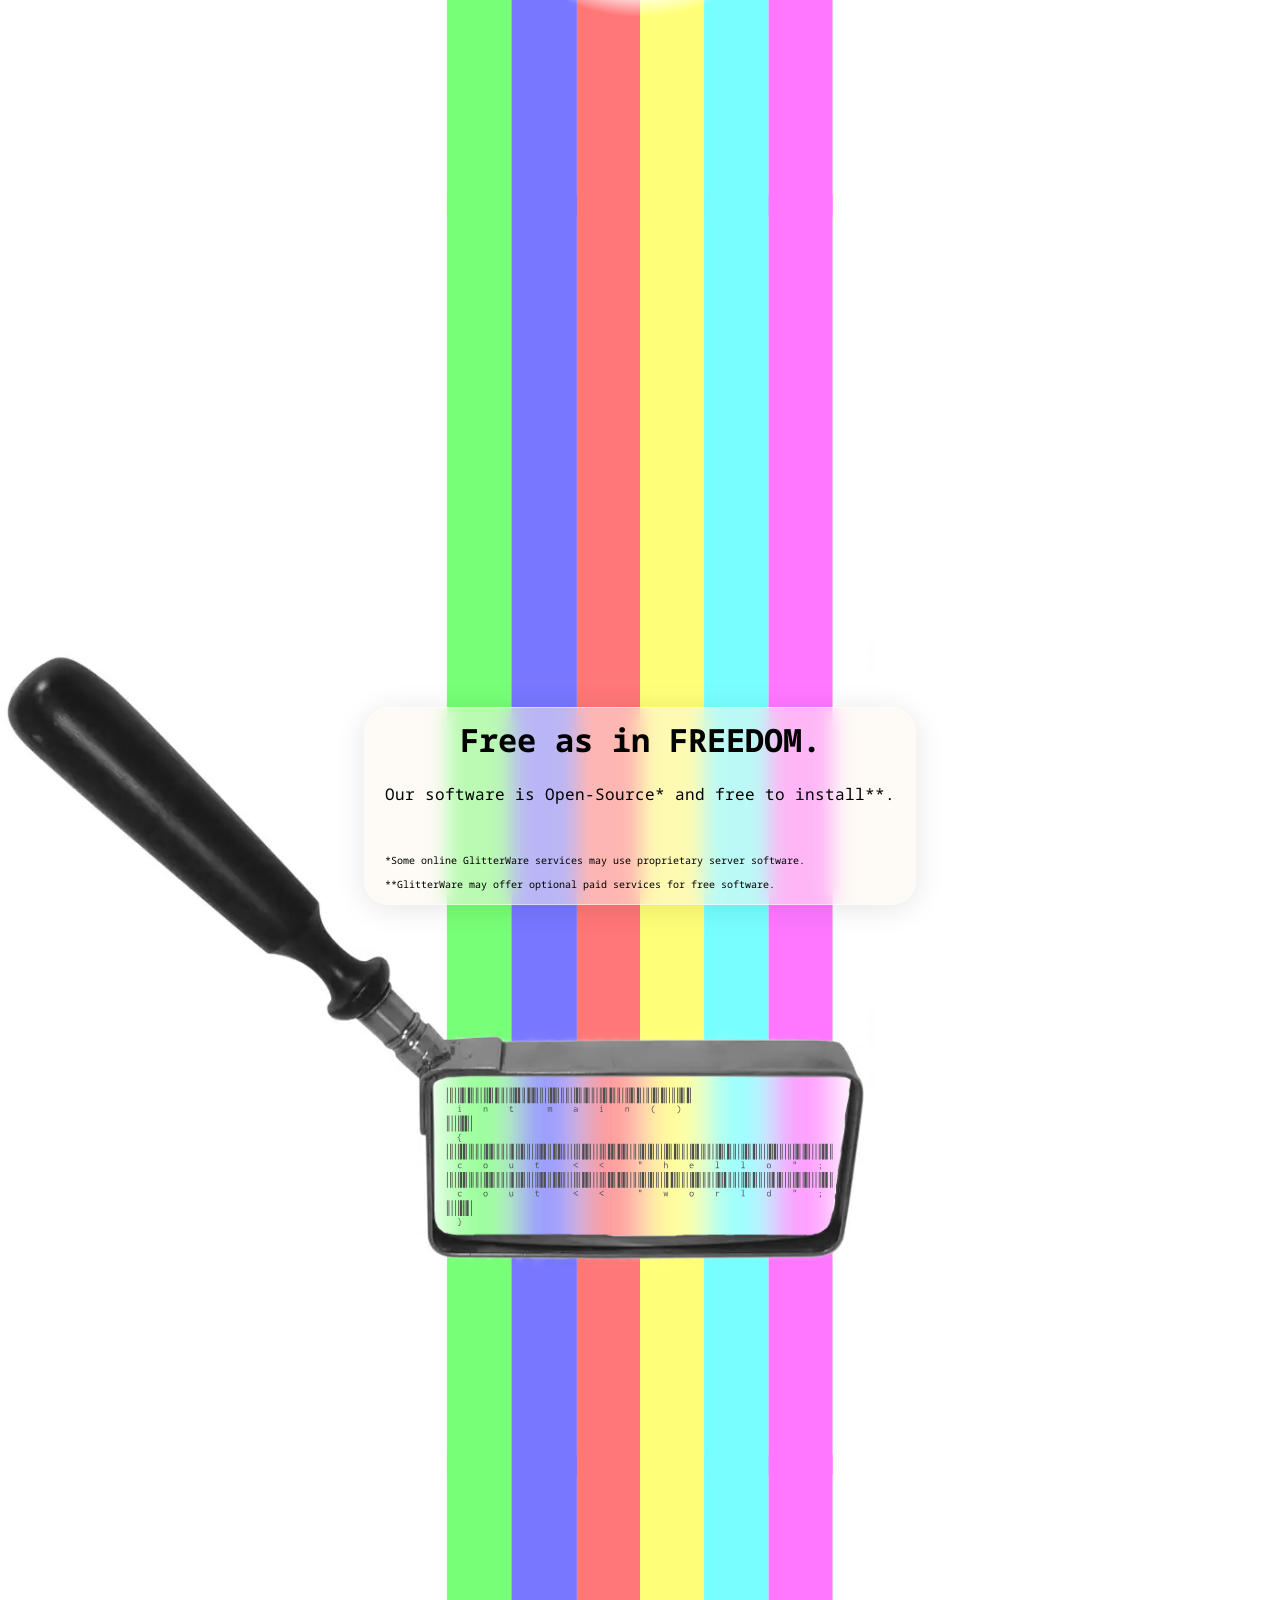
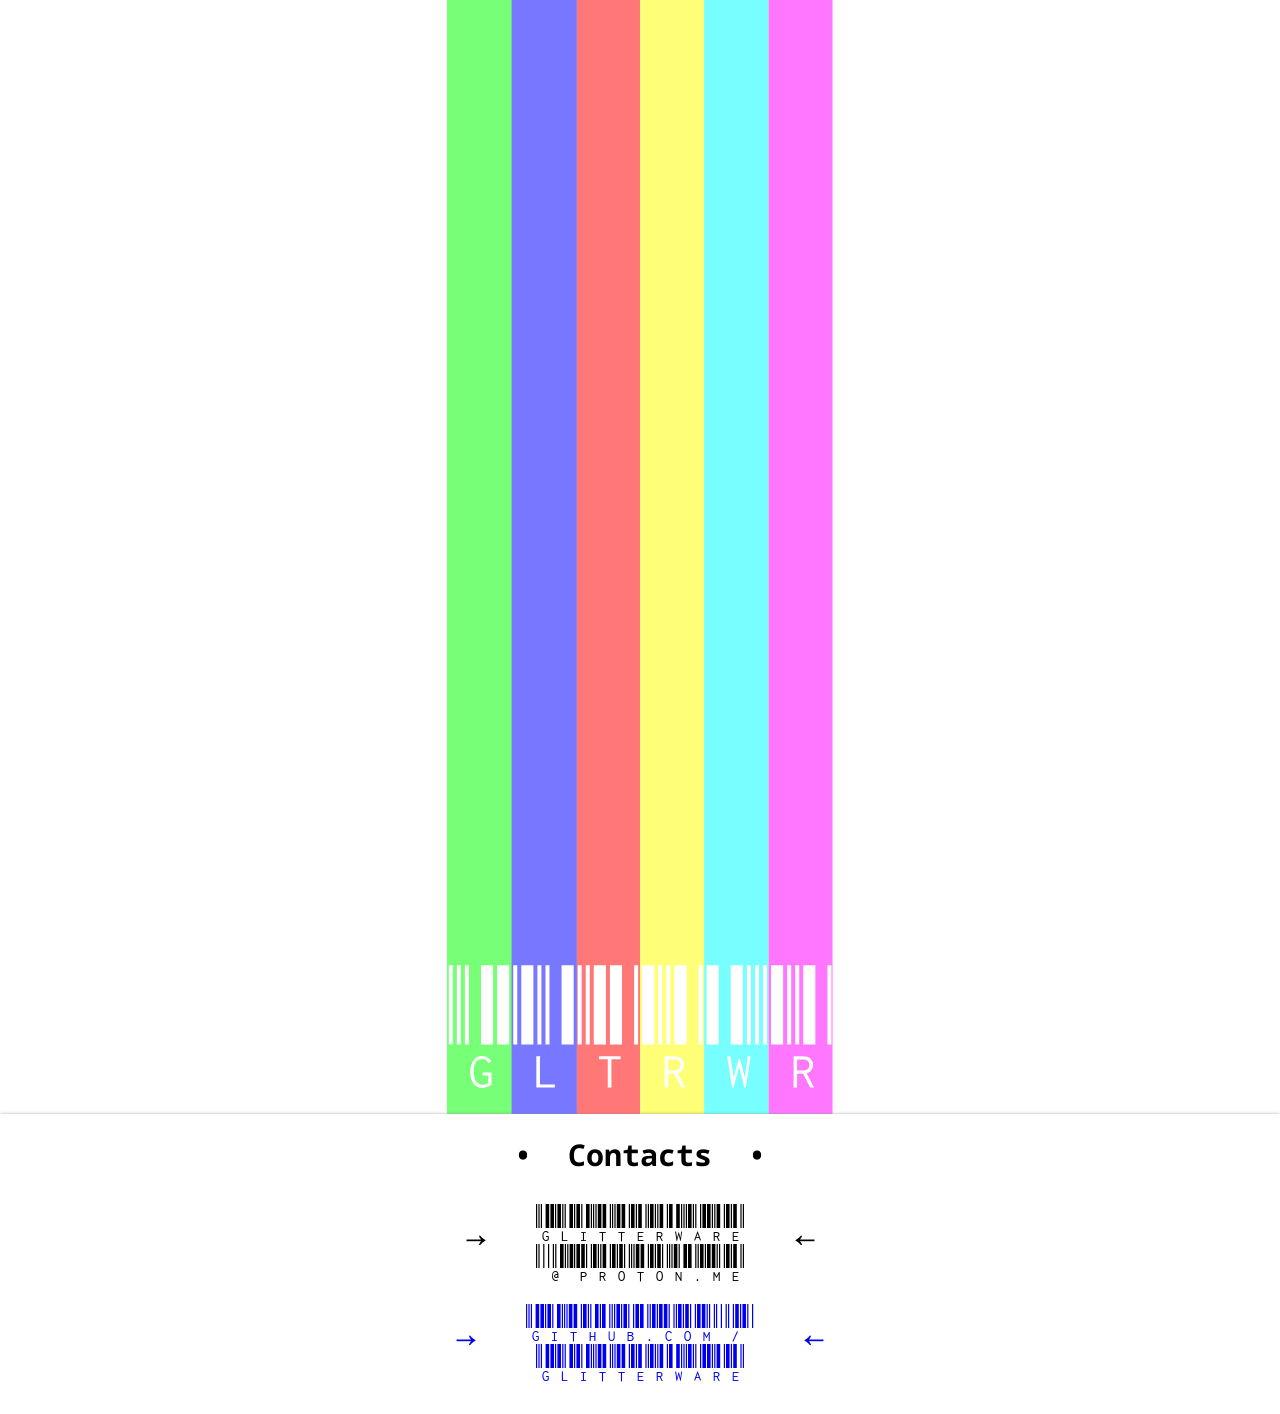
==== commit e2362ac9: "About header implemented" ====
--- a/index.html
+++ b/index.html
@@ -16,6 +16,7 @@
   <link rel="preconnect" href="https://fonts.googleapis.com">
   <link rel="preconnect" href="https://fonts.gstatic.com" crossorigin>
   <link href="https://fonts.googleapis.com/css2?family=Abril+Fatface&family=Libre+Barcode+39+Extended+Text&family=Noto+Sans+Mono:wght@100..900&display=swap" rel="stylesheet">
+  <link href="https://fonts.googleapis.com/css2?family=Pacifico&display=swap" rel="stylesheet">
   <link rel="stylesheet" href="common.css">
   <link rel="stylesheet" href="index.css">
   <script type="text/javascript" src="copy.js"></script>
@@ -60,6 +61,8 @@
       </div>
       <div class="cloud-photo">
         <img class="image" src="/assets/images/cloud-photo.png" alt="Cloud"></img>
+        <h1 class="about-header"><b class="gletter-1">A</b><b class="gletter-2">b</b><b class="gletter-3">o</b><b class="gletter-4">u</b><b class="gletter-5">t</b> <b class="gletter-6">U</b><b class="gletter-6">s</b></h1>
+        <h1 class="about-arrows"><b class="gletter-2">&#8595;</b><b class="gletter-4">&#8595;</b><b class="gletter-5">&#8595;</b></h1>
       </div>
       <div class="contents about">
         <div class="header gw-default-shadow gw-glass-card">
--- a/common.css
+++ b/common.css
@@ -215,3 +215,18 @@
   animation: gw-tread 32s steps(1000, end) infinite;
   animation-delay: -30.0s;
 }
+
+.gletter-7 {
+  animation: gw-tread 32s steps(1000, end) infinite;
+  animation-delay: -29.6s;
+}
+
+.gletter-8 {
+  animation: gw-tread 32s steps(1000, end) infinite;
+  animation-delay: -29.2s;
+}
+
+.gletter-9 {
+  animation: gw-tread 32s steps(1000, end) infinite;
+  animation-delay: -28.8s;
+}
--- a/index.css
+++ b/index.css
@@ -83,8 +83,30 @@
 
 .index-body > .cloud-photo {
   width: 100vw;
-  margin-bottom: -31.3vw;
+  margin-bottom: -81.3vw;
   overflow: hidden;
+}
+
+.index-body > .cloud-photo > .about-header {
+  position: relative;
+  width: 100%;
+  font-size: 10vw;
+  font-family: "Pacifico", cursive;
+  text-align: center;
+  justify-content: center; /* Horizontally center */
+  align-items: center;    /* Vertically center */
+  top: -55vw;
+}
+
+.index-body > .cloud-photo > .about-arrows {
+  position: relative;
+  width: 100%;
+  font-size: 10vw;
+  font-family: "Pacifico", cursive;
+  text-align: center;
+  justify-content: center; /* Horizontally center */
+  align-items: center;    /* Vertically center */
+  top: -67vw;
 }
 
 .index-body > .cloud-photo > img {
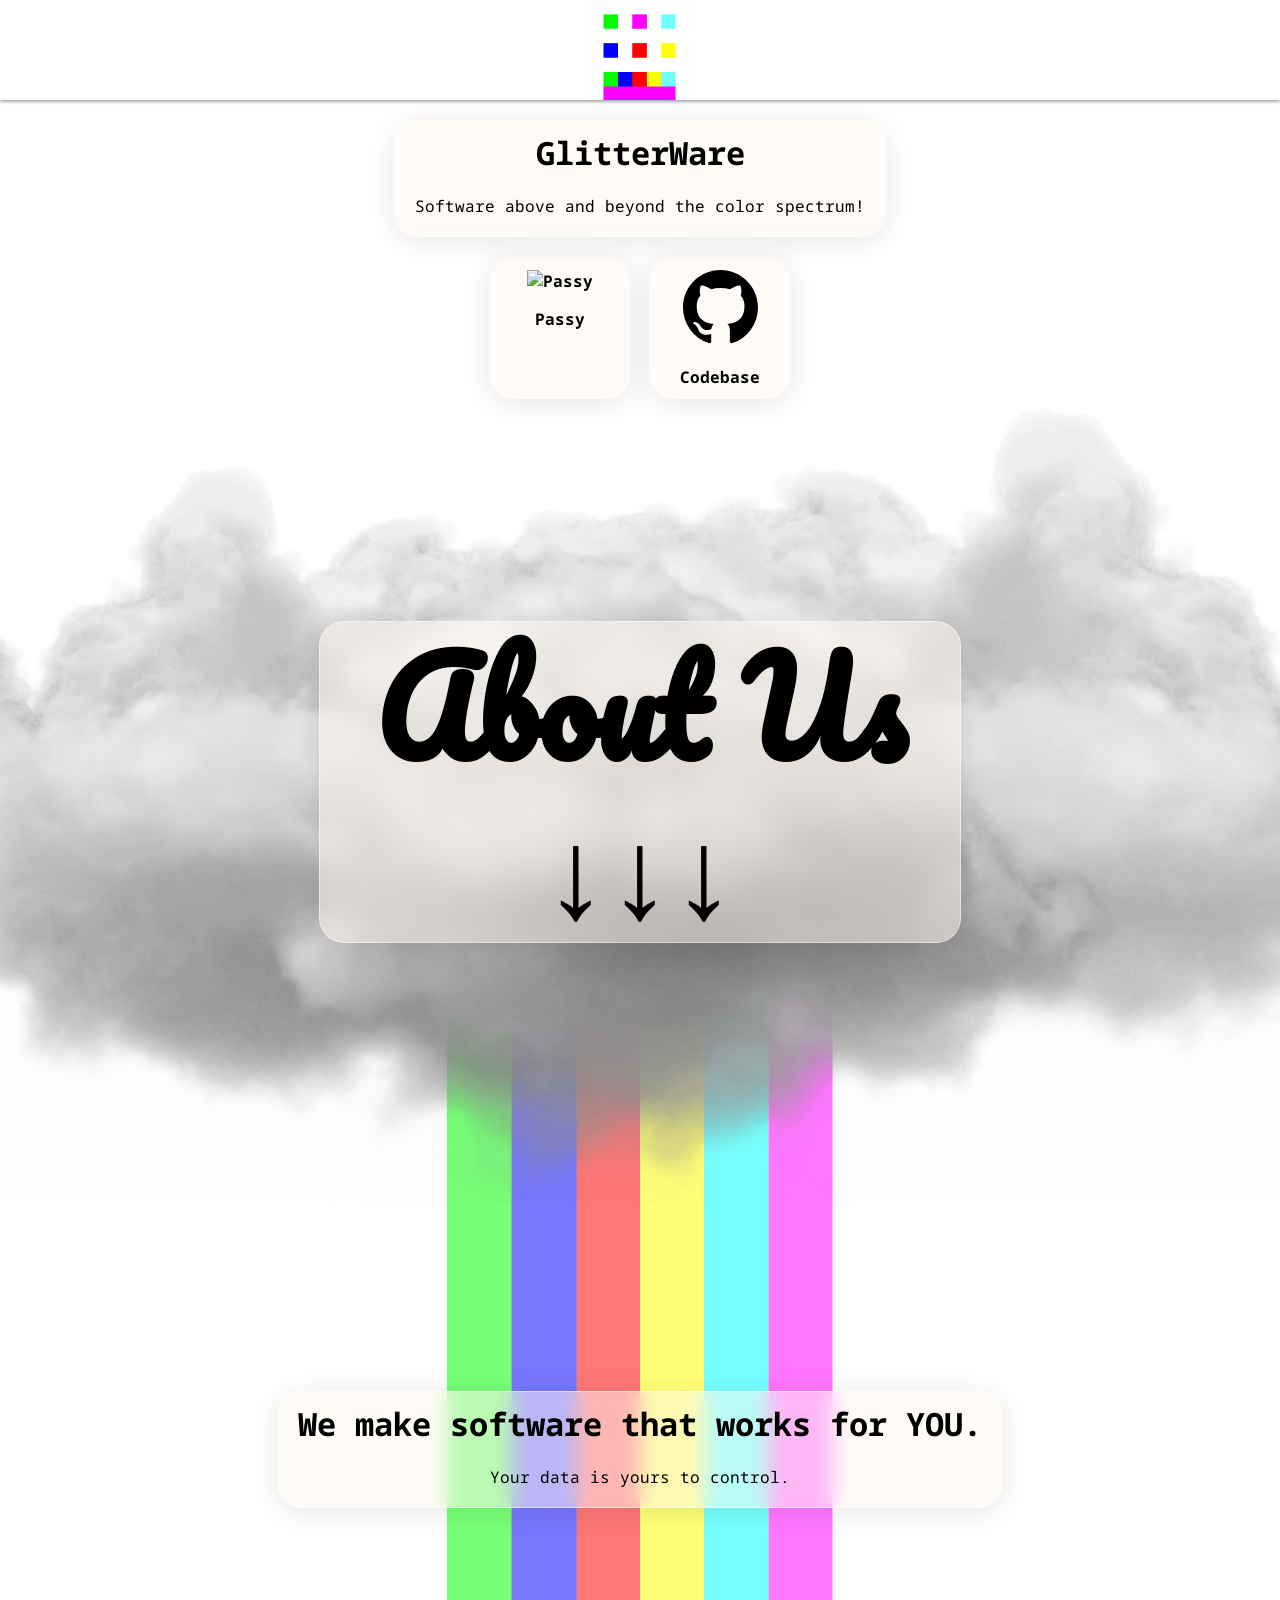
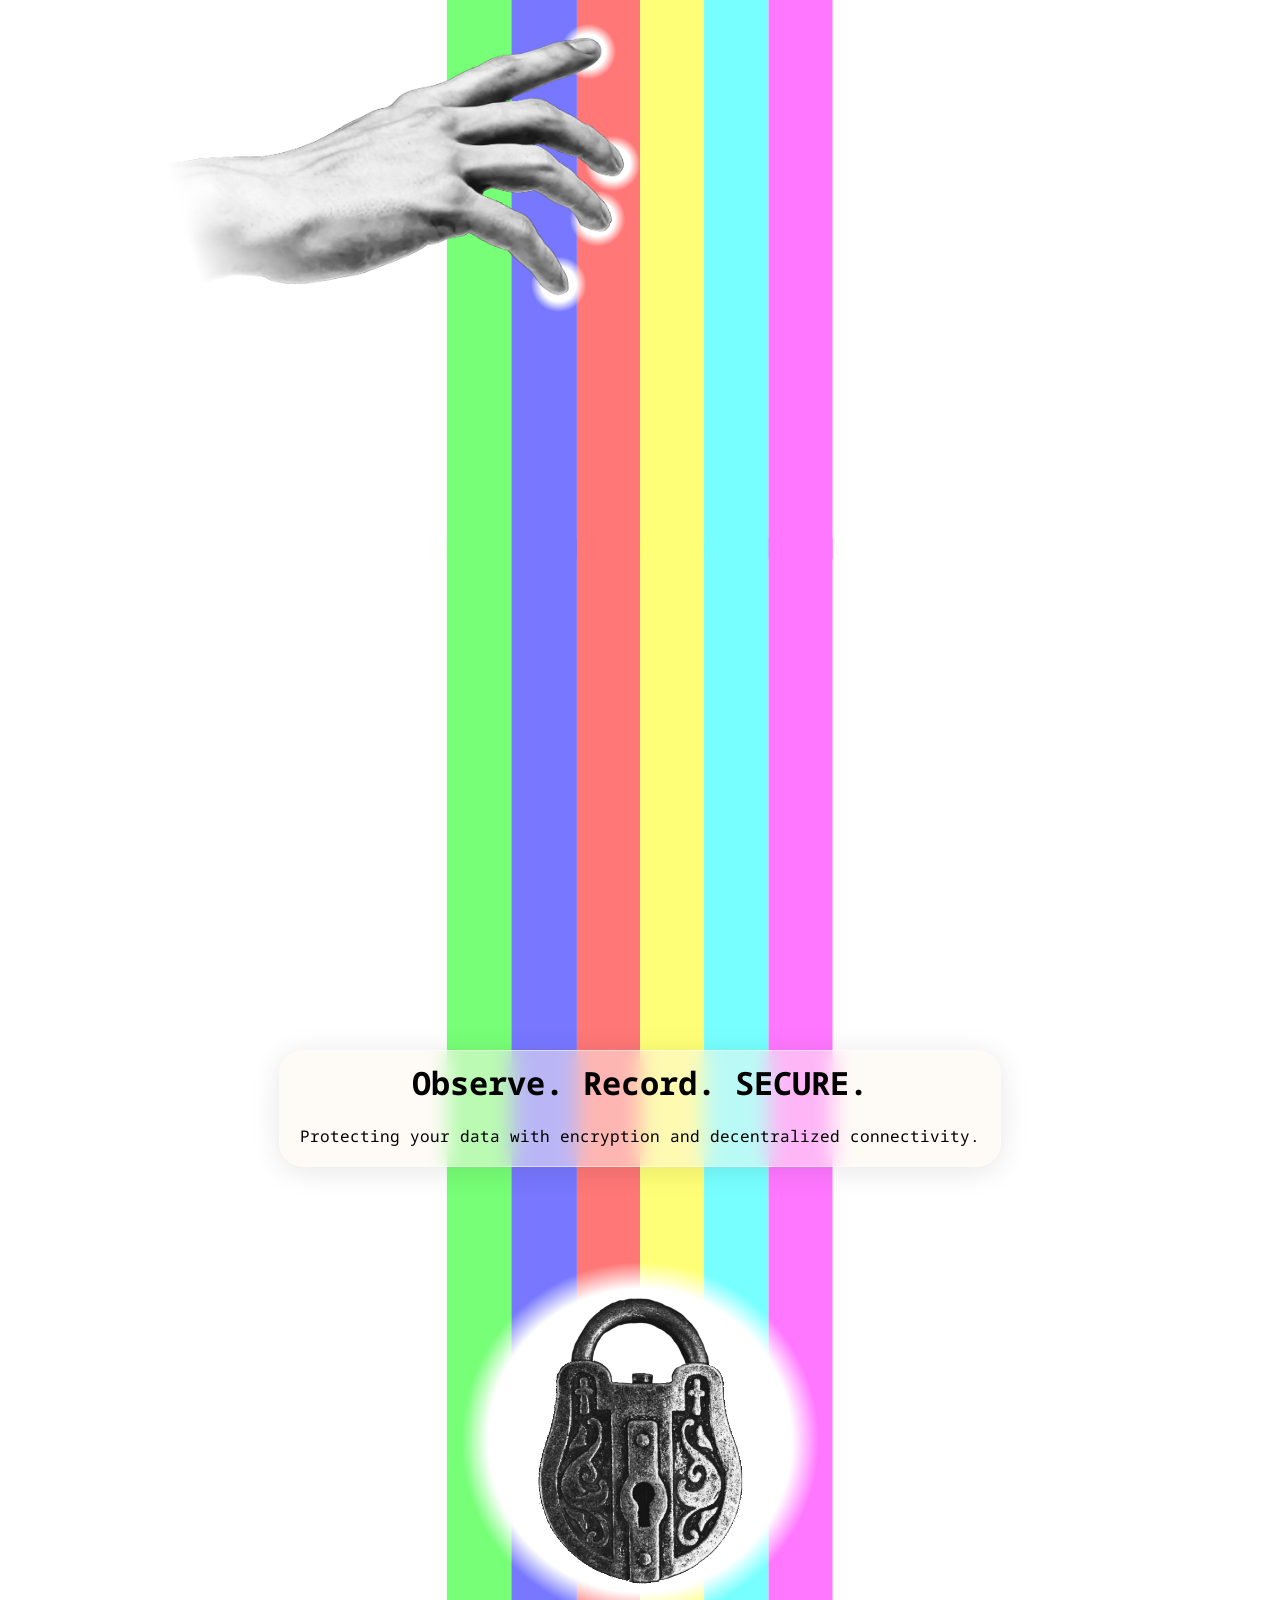
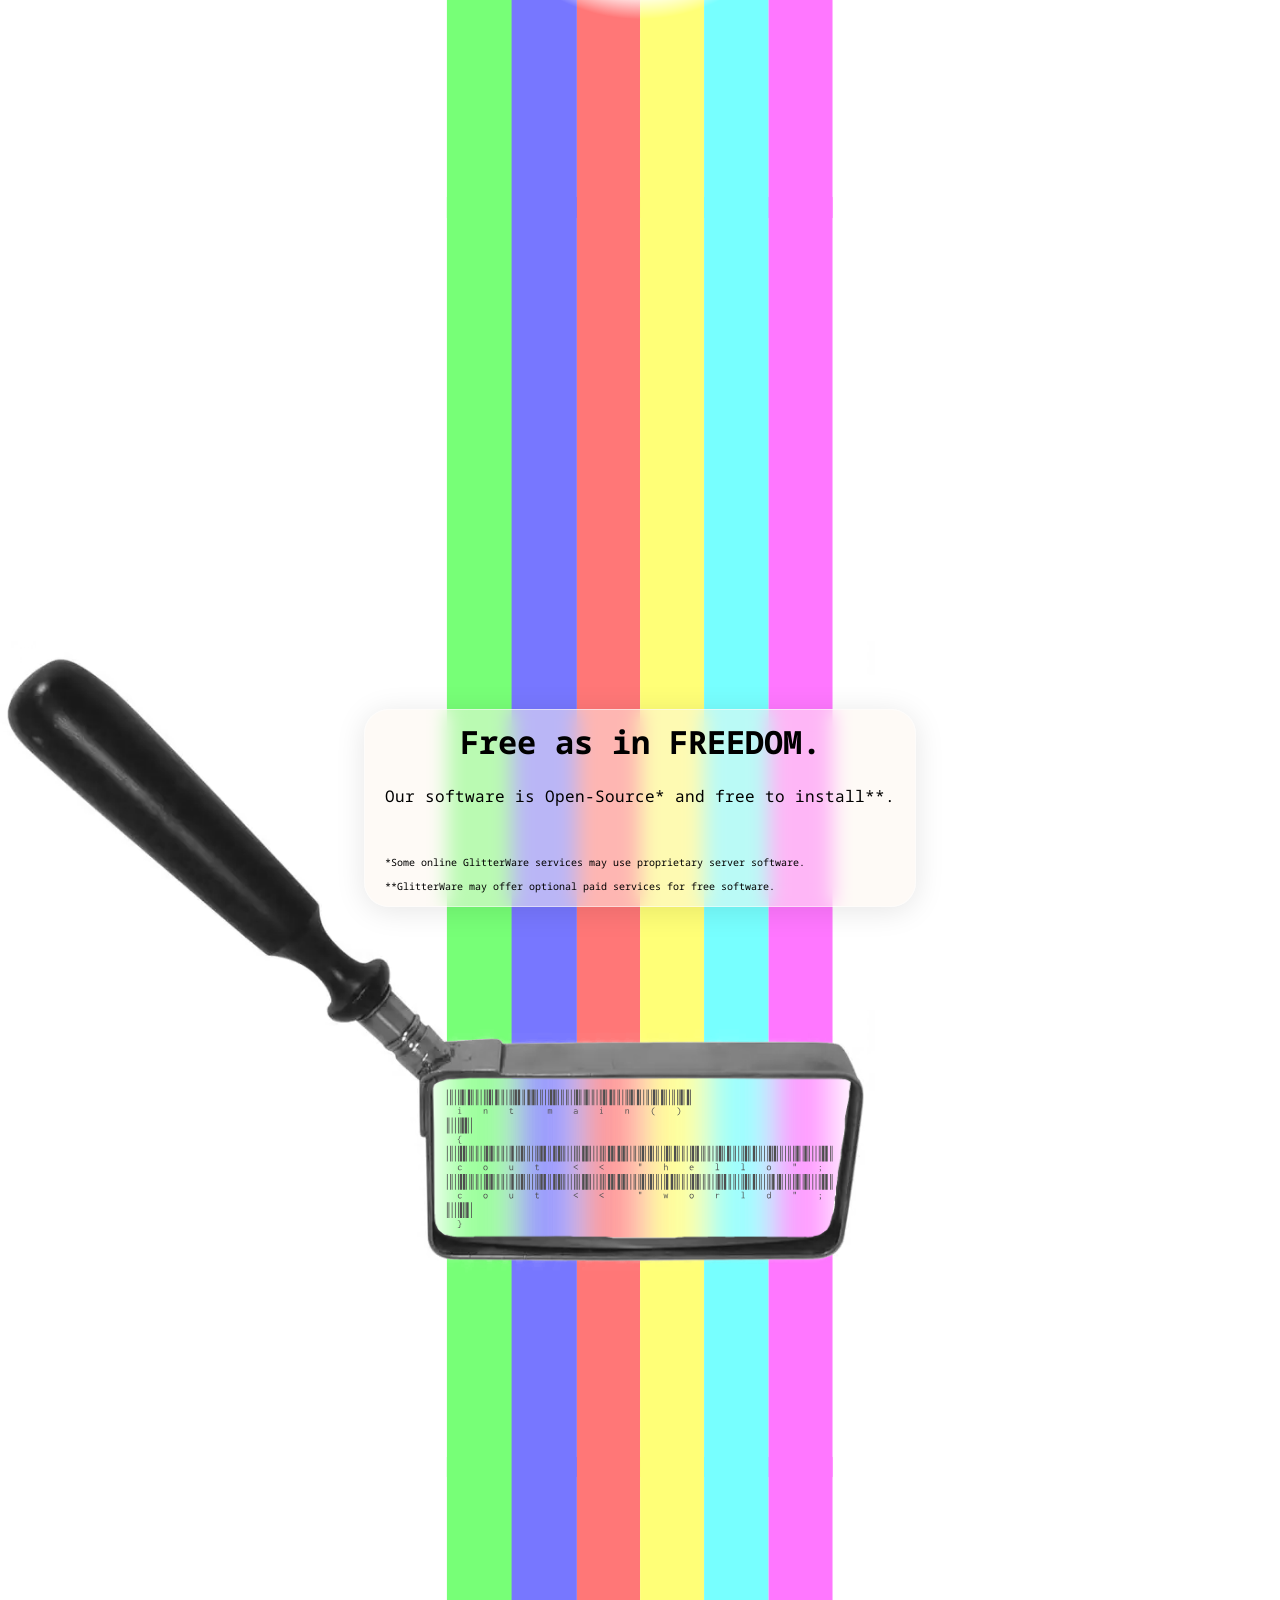
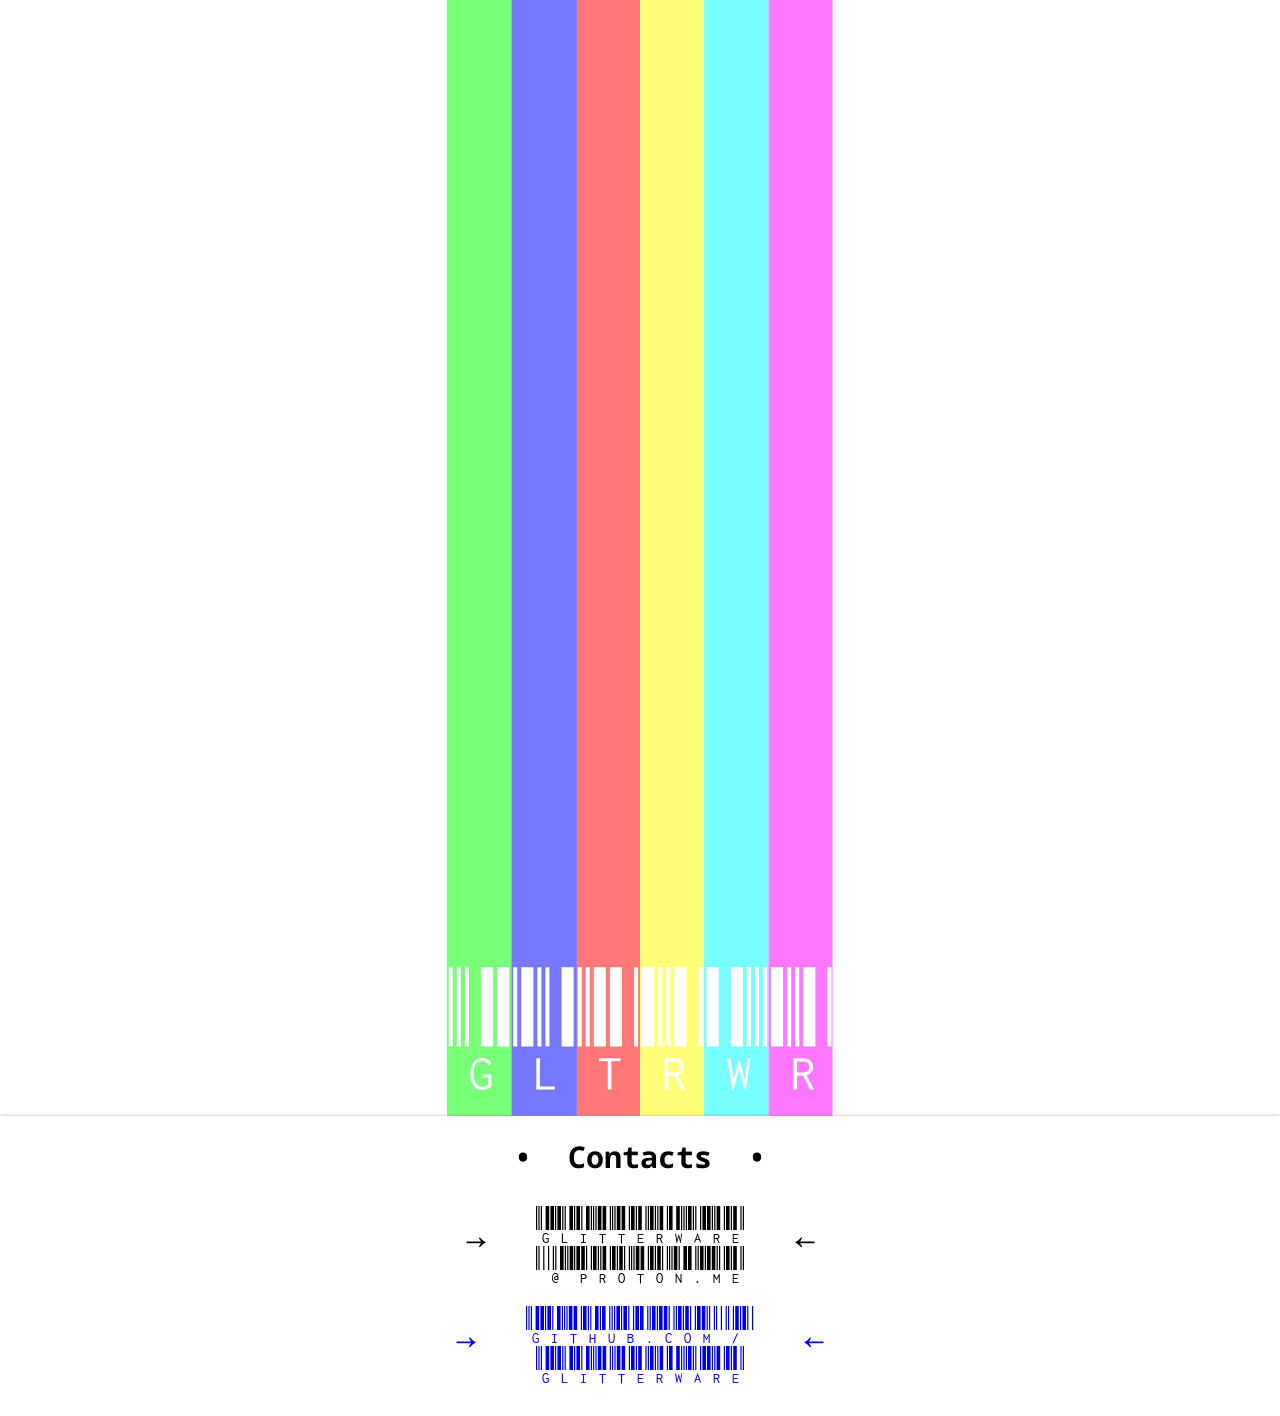
==== commit 0beb7575: "Glassmorphism added to about header" ====
--- a/index.html
+++ b/index.html
@@ -61,6 +61,9 @@
       </div>
       <div class="cloud-photo">
         <img class="image" src="/assets/images/cloud-photo.png" alt="Cloud"></img>
+        <div>
+          <div class="header gw-default-shadow gw-glass-card"></div>
+        </div>
         <h1 class="about-header"><b class="gletter-1">A</b><b class="gletter-2">b</b><b class="gletter-3">o</b><b class="gletter-4">u</b><b class="gletter-5">t</b> <b class="gletter-6">U</b><b class="gletter-6">s</b></h1>
         <h1 class="about-arrows"><b class="gletter-2">&#8595;</b><b class="gletter-4">&#8595;</b><b class="gletter-5">&#8595;</b></h1>
       </div>
--- a/index.css
+++ b/index.css
@@ -83,8 +83,22 @@
 
 .index-body > .cloud-photo {
   width: 100vw;
-  margin-bottom: -81.3vw;
+  margin-bottom: -106.3vw;
   overflow: hidden;
+}
+
+.index-body > .cloud-photo > div {
+  display: flex;
+  position: relative;
+  width: 100%;
+  justify-content: center;
+  top: -46vw;
+}
+
+.index-body > .cloud-photo > div > div {
+  width: 50vw;
+  height: 25vw;
+  border-radius: 25px 25px 25px 25px;
 }
 
 .index-body > .cloud-photo > .about-header {
@@ -95,7 +109,7 @@
   text-align: center;
   justify-content: center; /* Horizontally center */
   align-items: center;    /* Vertically center */
-  top: -55vw;
+  top: -80vw;
 }
 
 .index-body > .cloud-photo > .about-arrows {
@@ -106,7 +120,7 @@
   text-align: center;
   justify-content: center; /* Horizontally center */
   align-items: center;    /* Vertically center */
-  top: -67vw;
+  top: -92vw;
 }
 
 .index-body > .cloud-photo > img {
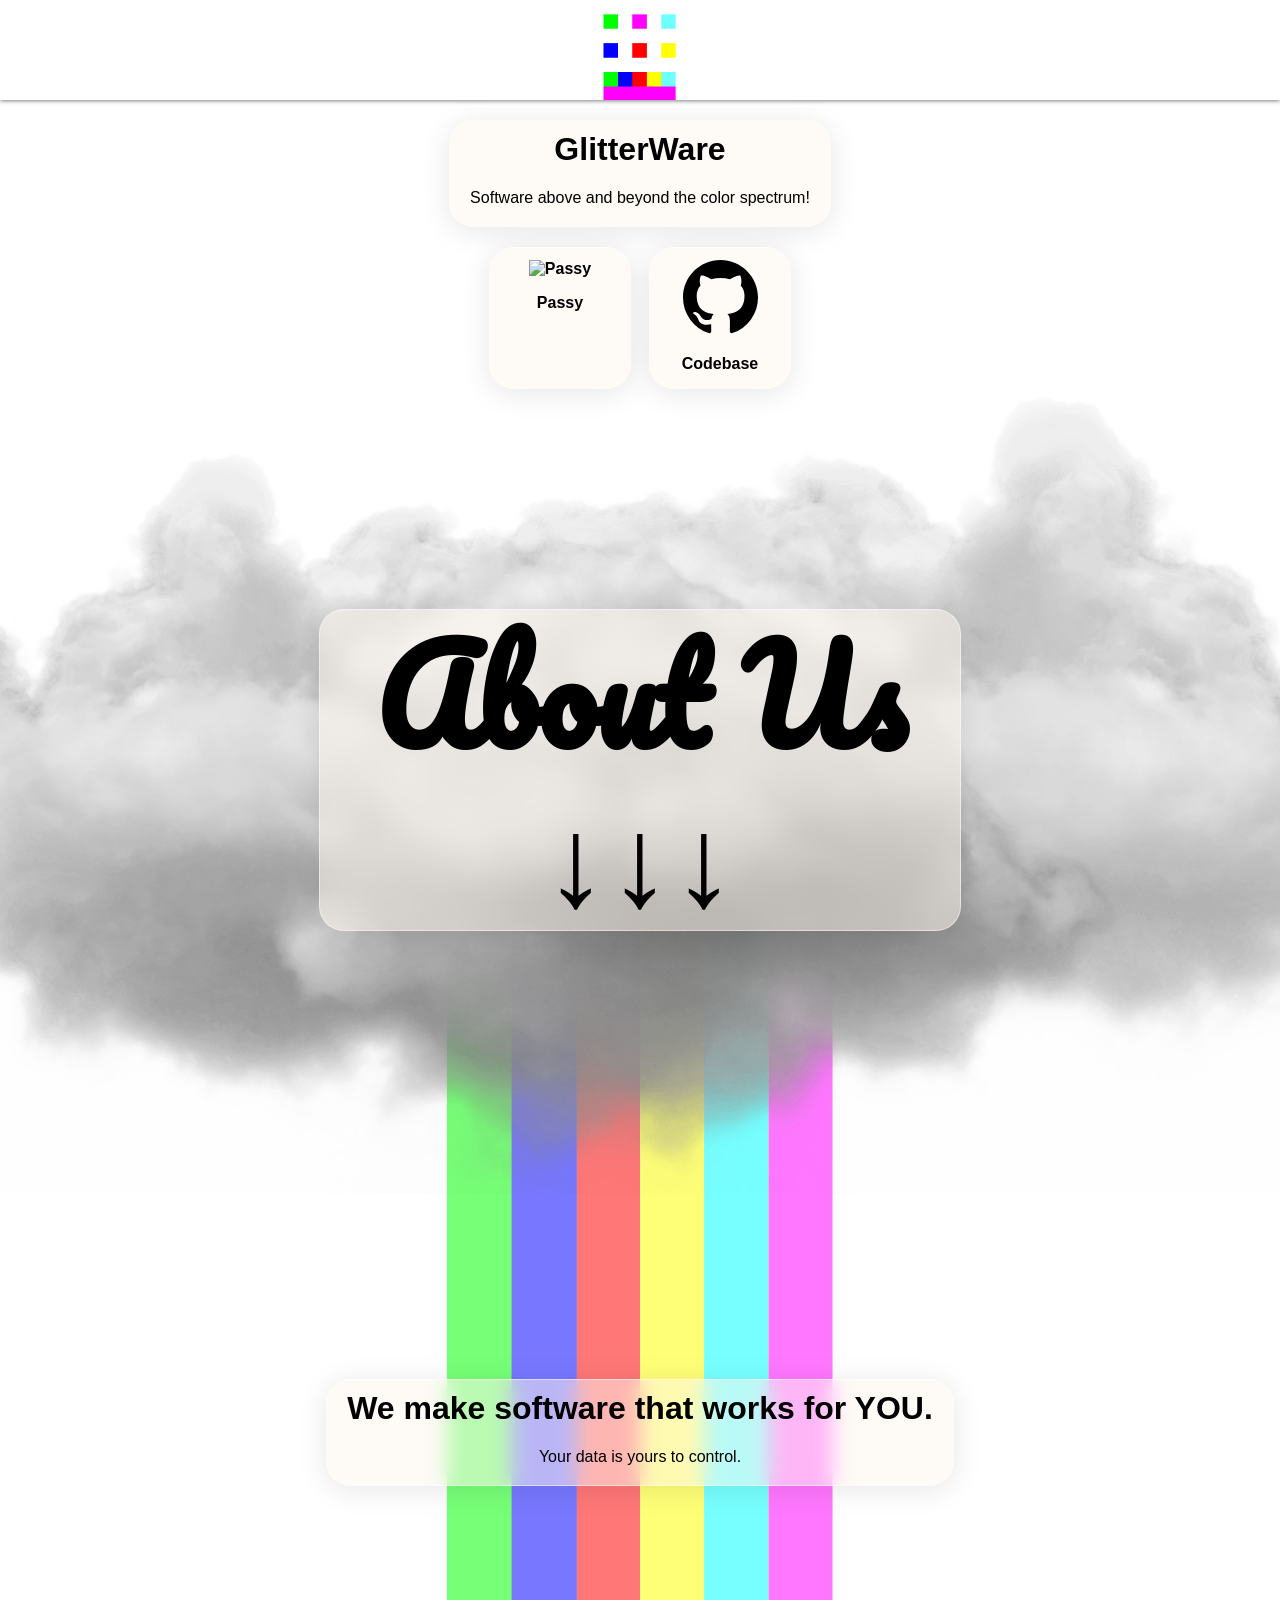
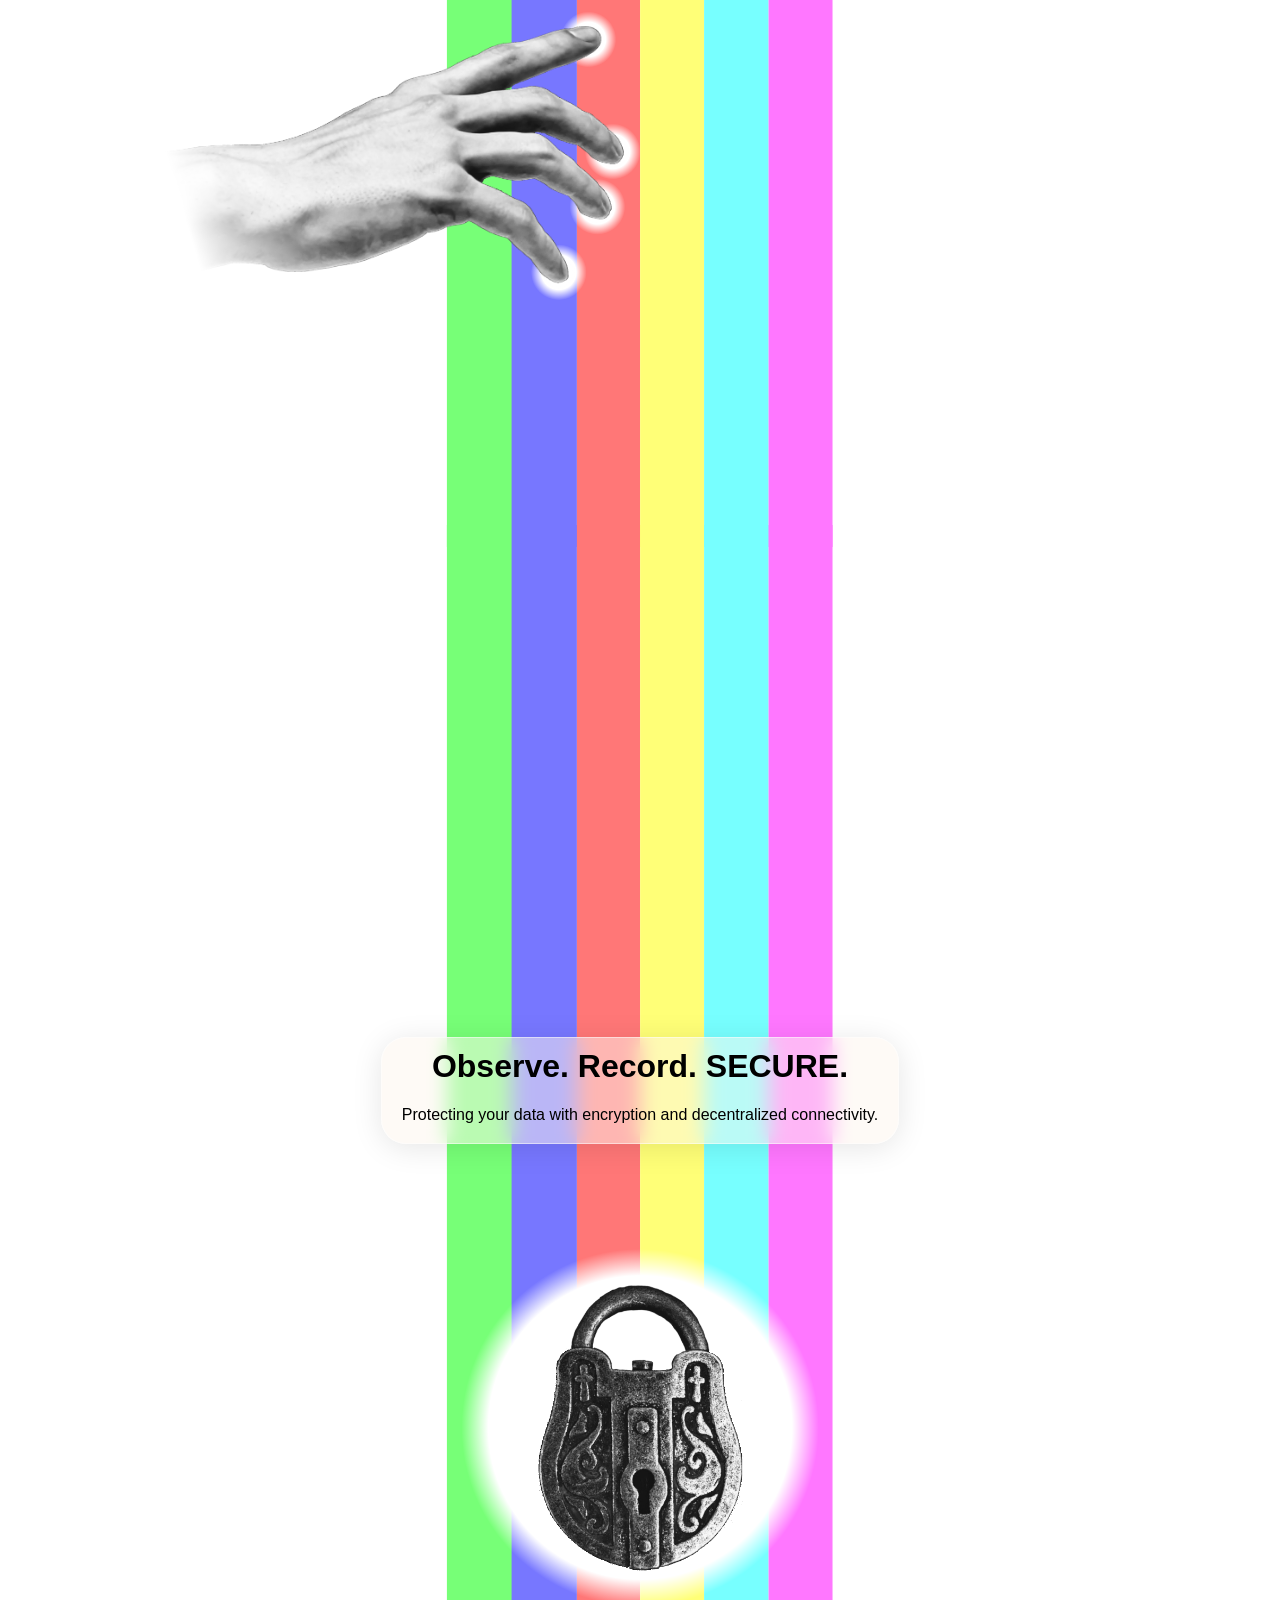
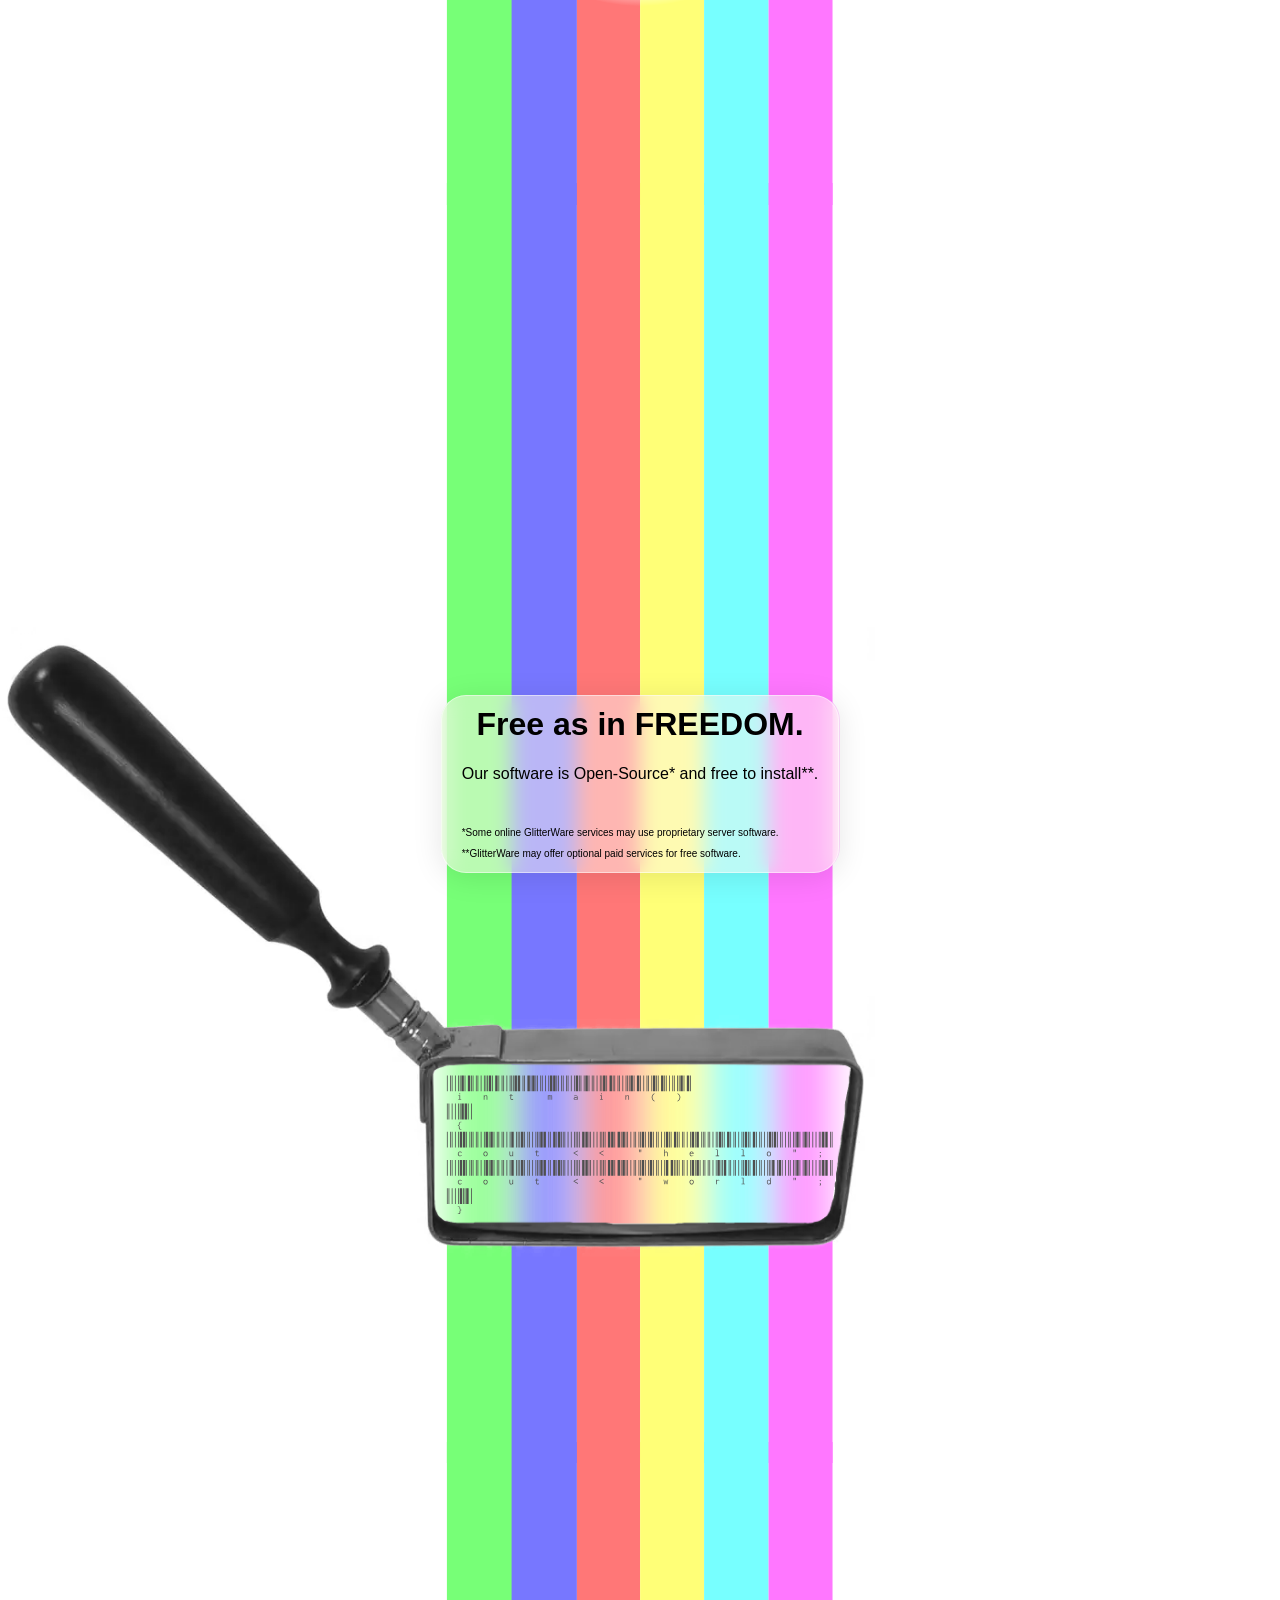
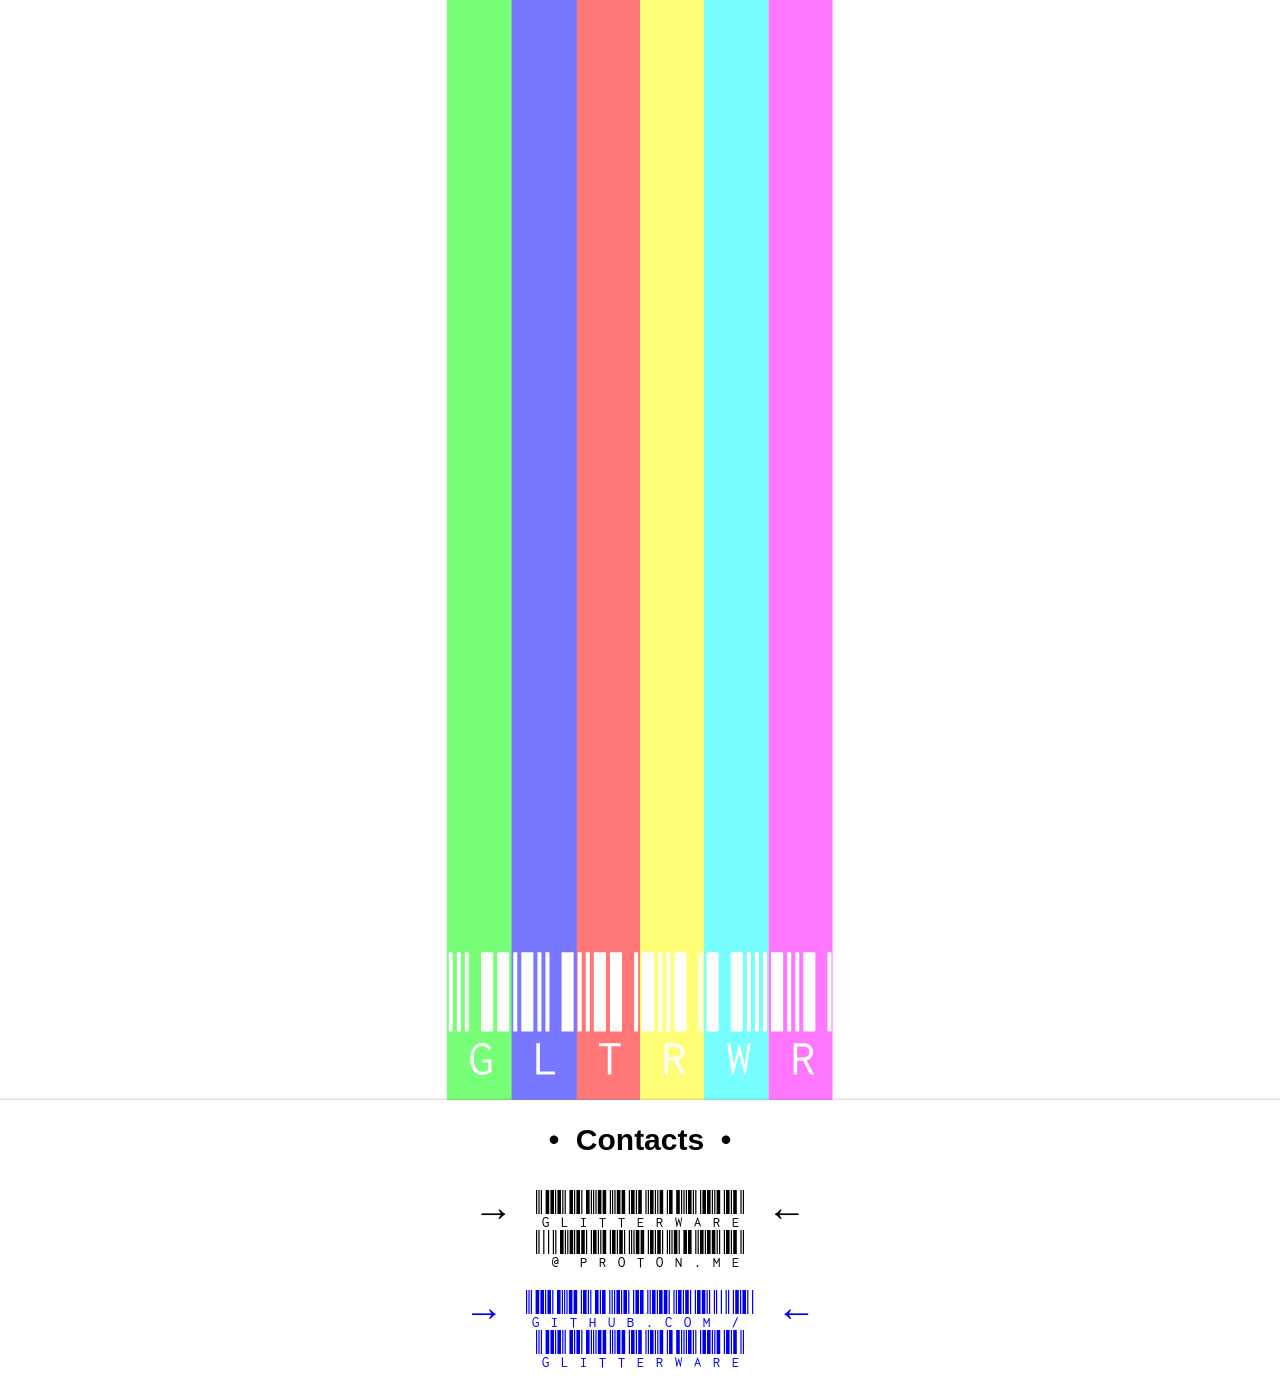
==== commit 46101f82: "Update index.html" ====
--- a/index.html
+++ b/index.html
@@ -15,8 +15,7 @@
   </head>
   <link rel="preconnect" href="https://fonts.googleapis.com">
   <link rel="preconnect" href="https://fonts.gstatic.com" crossorigin>
-  <link href="https://fonts.googleapis.com/css2?family=Abril+Fatface&family=Libre+Barcode+39+Extended+Text&family=Noto+Sans+Mono:wght@100..900&display=swap" rel="stylesheet">
-  <link href="https://fonts.googleapis.com/css2?family=Pacifico&display=swap" rel="stylesheet">
+  <link href="https://fonts.googleapis.com/css2?family=Libre+Barcode+39+Extended+Text&family=Pacifico&display=swap" rel="stylesheet">
   <link rel="stylesheet" href="common.css">
   <link rel="stylesheet" href="index.css">
   <script type="text/javascript" src="copy.js"></script>
